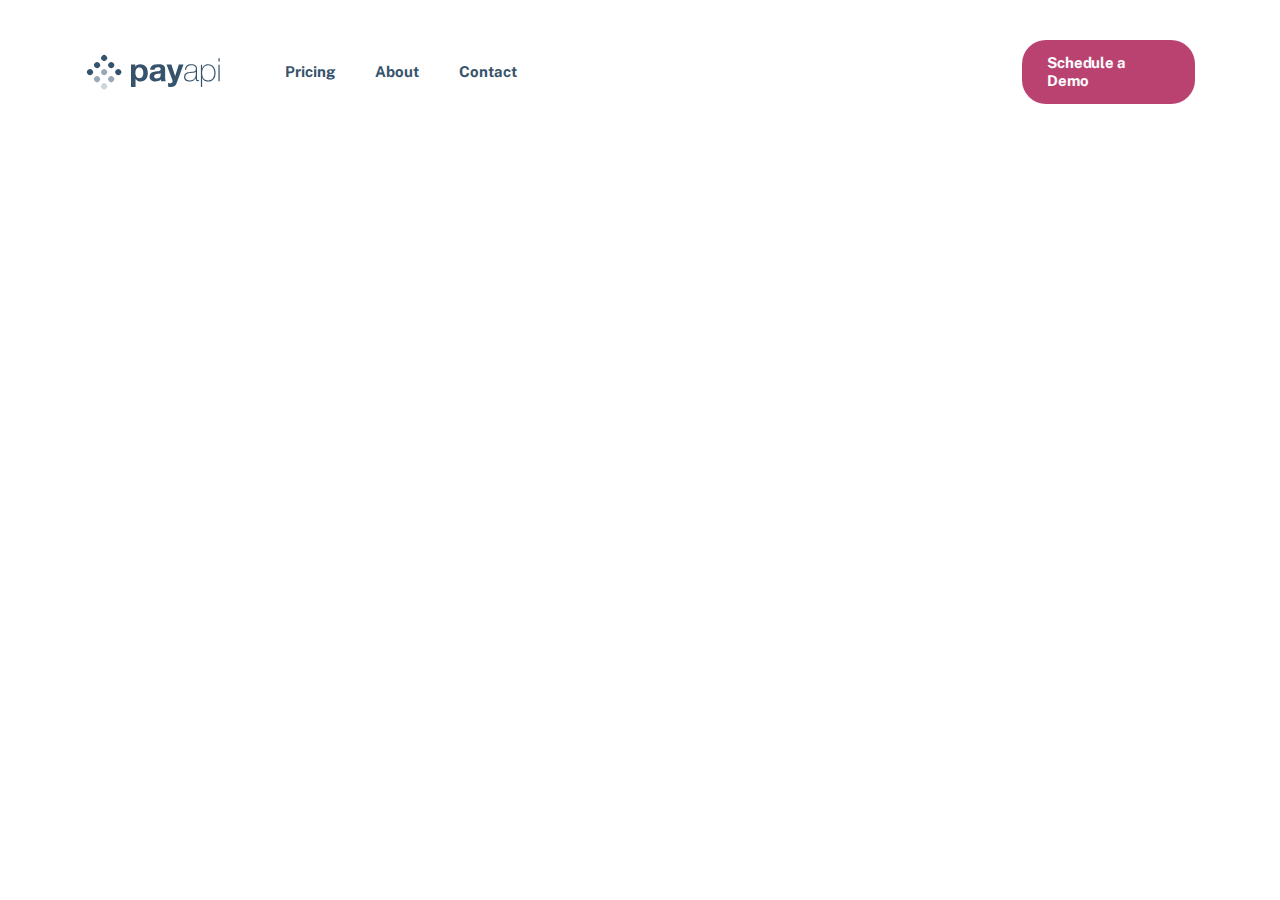
==== index.html @ 28f97b7f "add header" ====
<!DOCTYPE html>
<html lang="en">
<head>
    <meta charset="UTF-8">
    <meta http-equiv="X-UA-Compatible" content="IE=edge">
    <meta name="viewport" content="width=device-width, initial-scale=1.0">
    <link rel="stylesheet" href="./css/main.min.css">
    <title>Document</title>
</head>
<body>
    
    <header class="header ">
        
        <div class="container">
            
            <a class="logo__link" href="./index.html" >
                
                <img  class="logo__link__img" 
                src="./images/logo/logo.img.svg"
                srcset="./images/logo/logo.img.svg 1x, ./images/logo/logo.img@2x.svg 2x"
                alt="site logo photo"
                width="135"
                height="38">
                
            </a>

            <button class="hamburger">

                <img class="hamburger__open" src="./images/hamburger/open.svg"
                srcset="./images/hamburger/open.svg 1x, ./images/hamburger/open@2x.svg 2x" 
                 alt="hamburger menu icon"
                 width="28"
                 height="17" >

                <img class="hamburger__close" src="./images/hamburger/close.png"
                 srcset="./images/hamburger/close.png 1x , ./images/hamburger/close@2x.png 2x"
                 alt="hamburger menu close"
                 width="22"
                height="23" >

            </button>
            
            <nav class="nav">
                
                <ul class="nav__list">
                    
                    <li class="nav__item">
                        
                        <a class="nav__link" href="#" >Pricing</a>
                        
                    </li>
                    
                    <li class="nav__item">
                        
                        <a class="nav__link" href="#" >About</a>
                        
                    </li>
                    
                    <li class="nav__item">
                        
                        <a class="nav__link" href="#" >Contact</a>
                        
                    </li>

                </ul>
                
            </nav>

            <a  class="header__link button" href="./index.html">Schedule a Demo</a>
           
            
        </div>
        
        
        
        
    </header>
    
  <script src="./js/main.js"></script>

</body>
</html>
---- css/main.min.css ----
/*! normalize.css v8.0.1 | MIT License | github.com/necolas/normalize.css */html{line-height:1.15;-webkit-text-size-adjust:100%}body{margin:0}main{display:block}h1{font-size:2em;margin:0.67em 0}hr{-webkit-box-sizing:content-box;box-sizing:content-box;height:0;overflow:visible}pre{font-family:monospace, monospace;font-size:1em}a{background-color:transparent}abbr[title]{border-bottom:none;text-decoration:underline;-webkit-text-decoration:underline dotted;text-decoration:underline dotted}b,strong{font-weight:bolder}code,kbd,samp{font-family:monospace, monospace;font-size:1em}small{font-size:80%}sub,sup{font-size:75%;line-height:0;position:relative;vertical-align:baseline}sub{bottom:-0.25em}sup{top:-0.5em}img{border-style:none}button,input,optgroup,select,textarea{font-family:inherit;font-size:100%;line-height:1.15;margin:0}button,input{overflow:visible}button,select{text-transform:none}button,[type="button"],[type="reset"],[type="submit"]{-webkit-appearance:button}button::-moz-focus-inner,[type="button"]::-moz-focus-inner,[type="reset"]::-moz-focus-inner,[type="submit"]::-moz-focus-inner{border-style:none;padding:0}button:-moz-focusring,[type="button"]:-moz-focusring,[type="reset"]:-moz-focusring,[type="submit"]:-moz-focusring{outline:1px dotted ButtonText}fieldset{padding:0.35em 0.75em 0.625em}legend{-webkit-box-sizing:border-box;box-sizing:border-box;color:inherit;display:table;max-width:100%;padding:0;white-space:normal}progress{vertical-align:baseline}textarea{overflow:auto}[type="checkbox"],[type="radio"]{-webkit-box-sizing:border-box;box-sizing:border-box;padding:0}[type="number"]::-webkit-inner-spin-button,[type="number"]::-webkit-outer-spin-button{height:auto}[type="search"]{-webkit-appearance:textfield;outline-offset:-2px}[type="search"]::-webkit-search-decoration{-webkit-appearance:none}::-webkit-file-upload-button{-webkit-appearance:button;font:inherit}details{display:block}summary{display:list-item}template{display:none}[hidden]{display:none}@font-face{font-family:'Public Sans';font-style:normal;font-weight:400;src:url("../fonts/public-sans-v7-latin-regular.woff2") format("woff2"),url("../fonts/public-sans-v7-latin-regular.woff") format("woff")}@font-face{font-family:'Public Sans';font-style:normal;font-weight:700;src:url("../fonts/public-sans-v7-latin-700.woff2") format("woff2"),url("../fonts/public-sans-v7-latin-700.woff") format("woff")}@font-face{font-family:'DM Serif Display';font-style:normal;font-weight:400;src:url("../fonts/dm-serif-display-v5-latin-regular.woff2") format("woff2"),url("../fonts/dm-serif-display-v5-latin-regular.woff") format("woff")}html{height:100%;-webkit-box-sizing:border-box;box-sizing:border-box}*,*::before,*::after{-webkit-box-sizing:inherit;box-sizing:inherit;scroll-behavior:smooth}.visually-hidden{position:absolute;width:1px;height:1px;margin:-1px;bottom:0;padding:0;clip:rect(0 0 0 0);overflow:hidden}body{height:100%;display:-webkit-box;display:-ms-flexbox;display:flex;-webkit-box-orient:vertical;-webkit-box-direction:normal;-ms-flex-direction:column;flex-direction:column;font-family:"Public Sans","Arial","san-serif";font-size:16px;line-height:1.5;margin:0;padding:0}img{-o-object-fit:cover;object-fit:cover;vertical-align:middle}main{-webkit-box-flex:1;-ms-flex-positive:1;flex-grow:1}.button{width:173px;margin:0;padding:14px 25px;-webkit-box-align:center;-ms-flex-align:center;align-items:center;text-decoration:none;font-weight:bold;font-size:15px;line-height:18px;letter-spacing:-0.115385px;border-radius:24px;background-color:#BA4270;color:#FBFCFE}.button:hover{background-color:#DA6D97;-webkit-box-shadow:10px 10px 25px -10px rgba(54,83,107,0.25);box-shadow:10px 10px 25px -10px rgba(54,83,107,0.25)}.container{max-width:1150px;width:100%;margin:0 auto;padding:0 20px}.container-smal{max-width:1055px;width:100%;margin:0 auto;padding:0 20px}.header .container{display:-webkit-box;display:-ms-flexbox;display:flex;padding:40px 20px;-webkit-box-align:center;-ms-flex-align:center;align-items:center}.header .nav__list{margin-left:65px}.header .header__link{margin-left:auto}@media only screen and (max-width: 425px){.header .container{-webkit-box-align:center;-ms-flex-align:center;align-items:center;-webkit-box-pack:justify;-ms-flex-pack:justify;justify-content:space-between;position:relative;max-width:410px}.header .hamburger{display:block;position:absolute;right:20px;z-index:101}.header .nav{display:none}.header__link{display:none;width:252px;height:48px;position:absolute;text-align:center;top:300px;right:70px;z-index:101;-webkit-box-align:center;-ms-flex-align:center;align-items:center;background-color:#BA4270}.header--active .nav{display:block;z-index:100;top:0;right:0;bottom:0;left:0;width:100%;height:100%;position:fixed}.header--active .header__link{display:block}}.nav__list{margin:0;padding:0;display:-webkit-box;display:-ms-flexbox;display:flex;list-style-type:none}.nav__item{margin:0;padding:0}.nav__item+.nav__item{margin-left:40px}.nav__link{margin:0;padding:0;text-decoration:none;font-weight:bold;font-size:15px;line-height:18px;color:#36536B}.nav__link:hover{color:#1B262F}@media only screen and (max-width: 425px){.nav{display:none;height:600px;background-color:#1B262F;-webkit-box-shadow:10px 10px 25px -10px rgba(54,83,107,0.25);box-shadow:10px 10px 25px -10px rgba(54,83,107,0.25)}.header .nav__list{margin:0;padding-top:120px;-webkit-box-orient:vertical;-webkit-box-direction:normal;-ms-flex-direction:column;flex-direction:column;-webkit-box-align:center;-ms-flex-align:center;align-items:center}.nav__item+.nav__item{margin-left:0;margin-top:32px}.nav__item .nav__link{font-size:20px;line-height:23px;text-align:center;color:#FBFCFE}}.hamburger{display:none;margin-left:auto;border:none;background-color:transparent}@media only screen and (max-width: 425px){.hamburger__close{display:none}.header--active .hamburger__close{display:block}.header--active .hamburger__open{display:none}}
/*# sourceMappingURL=main.min.css.map */
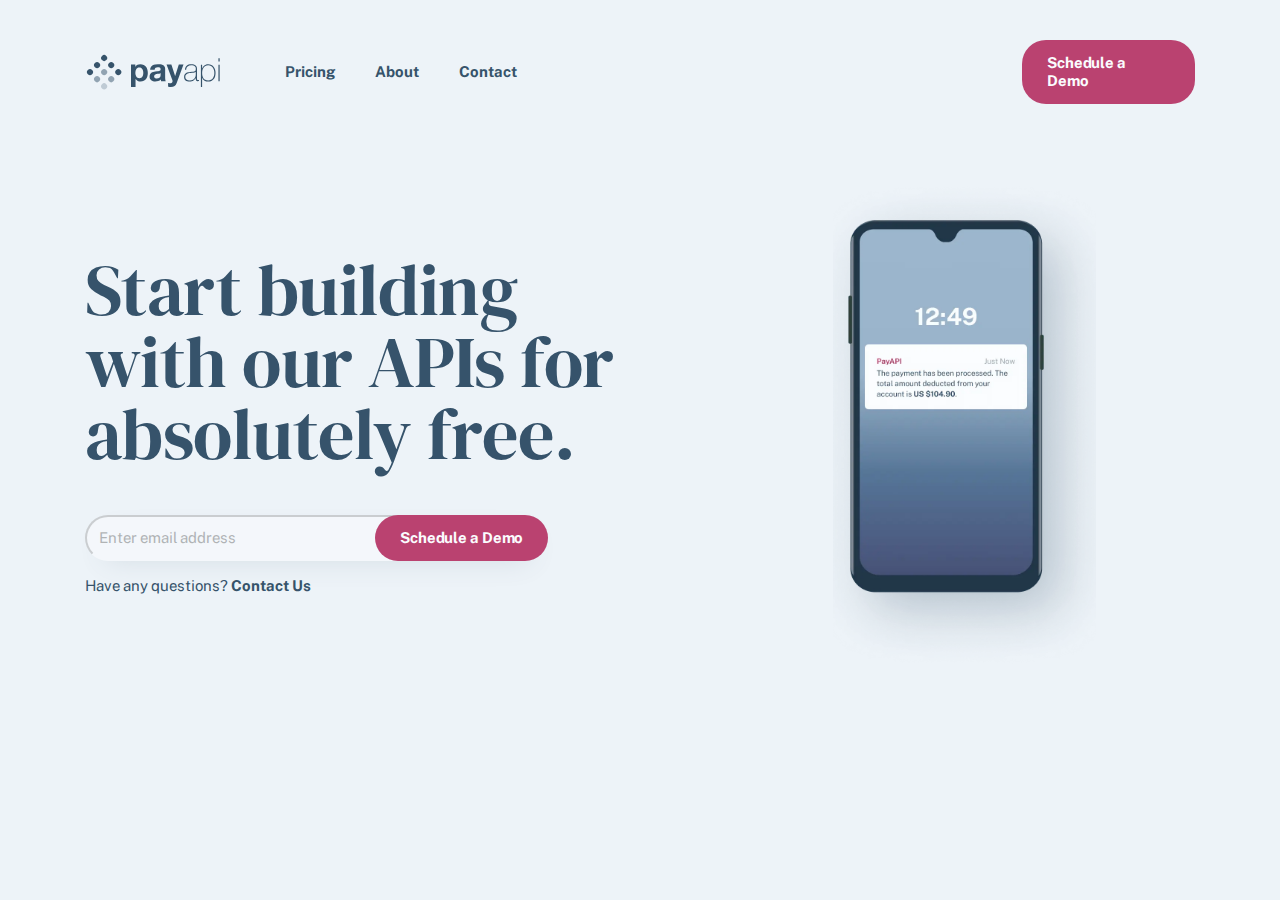
==== commit 4b1c1cb0: "add hero section" ====
--- a/index.html
+++ b/index.html
@@ -8,7 +8,7 @@
     <title>Document</title>
 </head>
 <body>
-    
+    <!-- HEADER  -->
     <header class="header ">
         
         <div class="container">
@@ -23,22 +23,25 @@
                 height="38">
                 
             </a>
-
+            <!-- HAMBURGER MUNYU -->
+            
             <button class="hamburger">
-
+                
                 <img class="hamburger__open" src="./images/hamburger/open.svg"
                 srcset="./images/hamburger/open.svg 1x, ./images/hamburger/open@2x.svg 2x" 
-                 alt="hamburger menu icon"
-                 width="28"
-                 height="17" >
-
+                alt="hamburger menu icon"
+                width="28"
+                height="17" >
+                
                 <img class="hamburger__close" src="./images/hamburger/close.png"
-                 srcset="./images/hamburger/close.png 1x , ./images/hamburger/close@2x.png 2x"
-                 alt="hamburger menu close"
-                 width="22"
+                srcset="./images/hamburger/close.png 1x , ./images/hamburger/close@2x.png 2x"
+                alt="hamburger menu close"
+                width="22"
                 height="23" >
-
+                
             </button>
+            
+            <!-- NAV BAR -->
             
             <nav class="nav">
                 
@@ -61,22 +64,94 @@
                         <a class="nav__link" href="#" >Contact</a>
                         
                     </li>
-
+                    
                 </ul>
                 
             </nav>
-
+            
+            <!-- LINK HEADER  -->
+            
             <a  class="header__link button" href="./index.html">Schedule a Demo</a>
-           
             
         </div>
+        
+    </header>
+    
+    <!-- MAIN  -->
+    
+    <main class="main">
+        
+        <!-- SECTION  -->
+        
+        <section class="hero">
+            
+            <div class="container">
+                
+                <div class="hero__box">
+                    
+                    <h1 class="hero__heading">
+                        
+                        Start building with our APIs for absolutely free.
+                        
+                    </h1>
+                    
+                    <form class="form" action="#">
+                        
+                        <input class="email" type="email" placeholder="Enter email address">
+                        
+                        <input class="button"  type="submit" value="Schedule a Demo">
+                        
+                    </form>
+                    
+                    <p class="hero__paragraph">
+                        Have any questions?
+                        
+                        <a  class="hero__contact" href="tel:998900341834">
+                            
+                            Contact Us
+                            
+                        </a>
+                        
+                    </p>
+                    
+                </div>
+                
+                <!-- IMAGES WEBP  -->
+
+                <picture class="hero__picture">
+                    
+                    <source type="image/webp" media="(max-width: 425px)" srcset="./images/hero/hero.img.mobile.webp 1x, ./images/hero/hero.img.mobile@2x.webp 2x">
+                    
+                    <source type="image/webp" media="(max-width: 768px)" srcset="./images/hero/hero.img.tablet.webp 1x, ./images/hero/hero.img.tablet@2x.webp 2x">
+                    
+                    <source type="image/webp" srcset="./images/hero/hero.img.webp 1x, ./images/hero/hero.img@2x.webp 2x">
+                    
+                    <source media="(max-width: 425px)" srcset="./images/hero/hero.img.mobile.png 1x, ./images/hero/hero.img.mobile@2x.png 2x">
+                    
+                    <source media="(max-width: 768px)" srcset="./images/hero/hero.img.tablet.png 1x, ./images/hero/hero.img.tablet@2x.png 2x">
+                    
+                    <img class="hero__img" 
+                    src="./images/hero/hero.img.png" 
+                    srcset="./images/hero/hero.img.png 1x, ./images/hero/hero.img@2x.png 2x"
+                    alt="The payment has been processed. The total amount deducted from your account is US $104.90."
+                    >
+                    
+                </picture>
+                
+                
+            </div>
+            
+        </section>
         
         
         
         
-    </header>
+        
+        
+        
+    </main>
     
-  <script src="./js/main.js"></script>
-
+    <script src="./js/main.js"></script>
+    
 </body>
 </html>--- a/css/main.min.css
+++ b/css/main.min.css
@@ -1,2 +1,2 @@
-/*! normalize.css v8.0.1 | MIT License | github.com/necolas/normalize.css */html{line-height:1.15;-webkit-text-size-adjust:100%}body{margin:0}main{display:block}h1{font-size:2em;margin:0.67em 0}hr{-webkit-box-sizing:content-box;box-sizing:content-box;height:0;overflow:visible}pre{font-family:monospace, monospace;font-size:1em}a{background-color:transparent}abbr[title]{border-bottom:none;text-decoration:underline;-webkit-text-decoration:underline dotted;text-decoration:underline dotted}b,strong{font-weight:bolder}code,kbd,samp{font-family:monospace, monospace;font-size:1em}small{font-size:80%}sub,sup{font-size:75%;line-height:0;position:relative;vertical-align:baseline}sub{bottom:-0.25em}sup{top:-0.5em}img{border-style:none}button,input,optgroup,select,textarea{font-family:inherit;font-size:100%;line-height:1.15;margin:0}button,input{overflow:visible}button,select{text-transform:none}button,[type="button"],[type="reset"],[type="submit"]{-webkit-appearance:button}button::-moz-focus-inner,[type="button"]::-moz-focus-inner,[type="reset"]::-moz-focus-inner,[type="submit"]::-moz-focus-inner{border-style:none;padding:0}button:-moz-focusring,[type="button"]:-moz-focusring,[type="reset"]:-moz-focusring,[type="submit"]:-moz-focusring{outline:1px dotted ButtonText}fieldset{padding:0.35em 0.75em 0.625em}legend{-webkit-box-sizing:border-box;box-sizing:border-box;color:inherit;display:table;max-width:100%;padding:0;white-space:normal}progress{vertical-align:baseline}textarea{overflow:auto}[type="checkbox"],[type="radio"]{-webkit-box-sizing:border-box;box-sizing:border-box;padding:0}[type="number"]::-webkit-inner-spin-button,[type="number"]::-webkit-outer-spin-button{height:auto}[type="search"]{-webkit-appearance:textfield;outline-offset:-2px}[type="search"]::-webkit-search-decoration{-webkit-appearance:none}::-webkit-file-upload-button{-webkit-appearance:button;font:inherit}details{display:block}summary{display:list-item}template{display:none}[hidden]{display:none}@font-face{font-family:'Public Sans';font-style:normal;font-weight:400;src:url("../fonts/public-sans-v7-latin-regular.woff2") format("woff2"),url("../fonts/public-sans-v7-latin-regular.woff") format("woff")}@font-face{font-family:'Public Sans';font-style:normal;font-weight:700;src:url("../fonts/public-sans-v7-latin-700.woff2") format("woff2"),url("../fonts/public-sans-v7-latin-700.woff") format("woff")}@font-face{font-family:'DM Serif Display';font-style:normal;font-weight:400;src:url("../fonts/dm-serif-display-v5-latin-regular.woff2") format("woff2"),url("../fonts/dm-serif-display-v5-latin-regular.woff") format("woff")}html{height:100%;-webkit-box-sizing:border-box;box-sizing:border-box}*,*::before,*::after{-webkit-box-sizing:inherit;box-sizing:inherit;scroll-behavior:smooth}.visually-hidden{position:absolute;width:1px;height:1px;margin:-1px;bottom:0;padding:0;clip:rect(0 0 0 0);overflow:hidden}body{height:100%;display:-webkit-box;display:-ms-flexbox;display:flex;-webkit-box-orient:vertical;-webkit-box-direction:normal;-ms-flex-direction:column;flex-direction:column;font-family:"Public Sans","Arial","san-serif";font-size:16px;line-height:1.5;margin:0;padding:0}img{-o-object-fit:cover;object-fit:cover;vertical-align:middle}main{-webkit-box-flex:1;-ms-flex-positive:1;flex-grow:1}.button{width:173px;margin:0;padding:14px 25px;-webkit-box-align:center;-ms-flex-align:center;align-items:center;text-decoration:none;font-weight:bold;font-size:15px;line-height:18px;letter-spacing:-0.115385px;border-radius:24px;background-color:#BA4270;color:#FBFCFE}.button:hover{background-color:#DA6D97;-webkit-box-shadow:10px 10px 25px -10px rgba(54,83,107,0.25);box-shadow:10px 10px 25px -10px rgba(54,83,107,0.25)}.container{max-width:1150px;width:100%;margin:0 auto;padding:0 20px}.container-smal{max-width:1055px;width:100%;margin:0 auto;padding:0 20px}.header .container{display:-webkit-box;display:-ms-flexbox;display:flex;padding:40px 20px;-webkit-box-align:center;-ms-flex-align:center;align-items:center}.header .nav__list{margin-left:65px}.header .header__link{margin-left:auto}@media only screen and (max-width: 425px){.header .container{-webkit-box-align:center;-ms-flex-align:center;align-items:center;-webkit-box-pack:justify;-ms-flex-pack:justify;justify-content:space-between;position:relative;max-width:410px}.header .hamburger{display:block;position:absolute;right:20px;z-index:101}.header .nav{display:none}.header__link{display:none;width:252px;height:48px;position:absolute;text-align:center;top:300px;right:70px;z-index:101;-webkit-box-align:center;-ms-flex-align:center;align-items:center;background-color:#BA4270}.header--active .nav{display:block;z-index:100;top:0;right:0;bottom:0;left:0;width:100%;height:100%;position:fixed}.header--active .header__link{display:block}}.nav__list{margin:0;padding:0;display:-webkit-box;display:-ms-flexbox;display:flex;list-style-type:none}.nav__item{margin:0;padding:0}.nav__item+.nav__item{margin-left:40px}.nav__link{margin:0;padding:0;text-decoration:none;font-weight:bold;font-size:15px;line-height:18px;color:#36536B}.nav__link:hover{color:#1B262F}@media only screen and (max-width: 425px){.nav{display:none;height:600px;background-color:#1B262F;-webkit-box-shadow:10px 10px 25px -10px rgba(54,83,107,0.25);box-shadow:10px 10px 25px -10px rgba(54,83,107,0.25)}.header .nav__list{margin:0;padding-top:120px;-webkit-box-orient:vertical;-webkit-box-direction:normal;-ms-flex-direction:column;flex-direction:column;-webkit-box-align:center;-ms-flex-align:center;align-items:center}.nav__item+.nav__item{margin-left:0;margin-top:32px}.nav__item .nav__link{font-size:20px;line-height:23px;text-align:center;color:#FBFCFE}}.hamburger{display:none;margin-left:auto;border:none;background-color:transparent}@media only screen and (max-width: 425px){.hamburger__close{display:none}.header--active .hamburger__close{display:block}.header--active .hamburger__open{display:none}}
+/*! normalize.css v8.0.1 | MIT License | github.com/necolas/normalize.css */html{line-height:1.15;-webkit-text-size-adjust:100%}body{margin:0}main{display:block}h1{font-size:2em;margin:0.67em 0}hr{-webkit-box-sizing:content-box;box-sizing:content-box;height:0;overflow:visible}pre{font-family:monospace, monospace;font-size:1em}a{background-color:transparent}abbr[title]{border-bottom:none;text-decoration:underline;-webkit-text-decoration:underline dotted;text-decoration:underline dotted}b,strong{font-weight:bolder}code,kbd,samp{font-family:monospace, monospace;font-size:1em}small{font-size:80%}sub,sup{font-size:75%;line-height:0;position:relative;vertical-align:baseline}sub{bottom:-0.25em}sup{top:-0.5em}img{border-style:none}button,input,optgroup,select,textarea{font-family:inherit;font-size:100%;line-height:1.15;margin:0}button,input{overflow:visible}button,select{text-transform:none}button,[type="button"],[type="reset"],[type="submit"]{-webkit-appearance:button}button::-moz-focus-inner,[type="button"]::-moz-focus-inner,[type="reset"]::-moz-focus-inner,[type="submit"]::-moz-focus-inner{border-style:none;padding:0}button:-moz-focusring,[type="button"]:-moz-focusring,[type="reset"]:-moz-focusring,[type="submit"]:-moz-focusring{outline:1px dotted ButtonText}fieldset{padding:0.35em 0.75em 0.625em}legend{-webkit-box-sizing:border-box;box-sizing:border-box;color:inherit;display:table;max-width:100%;padding:0;white-space:normal}progress{vertical-align:baseline}textarea{overflow:auto}[type="checkbox"],[type="radio"]{-webkit-box-sizing:border-box;box-sizing:border-box;padding:0}[type="number"]::-webkit-inner-spin-button,[type="number"]::-webkit-outer-spin-button{height:auto}[type="search"]{-webkit-appearance:textfield;outline-offset:-2px}[type="search"]::-webkit-search-decoration{-webkit-appearance:none}::-webkit-file-upload-button{-webkit-appearance:button;font:inherit}details{display:block}summary{display:list-item}template{display:none}[hidden]{display:none}@font-face{font-family:'Public Sans';font-style:normal;font-weight:400;src:url("../fonts/public-sans-v7-latin-regular.woff2") format("woff2"),url("../fonts/public-sans-v7-latin-regular.woff") format("woff")}@font-face{font-family:'Public Sans';font-style:normal;font-weight:700;src:url("../fonts/public-sans-v7-latin-700.woff2") format("woff2"),url("../fonts/public-sans-v7-latin-700.woff") format("woff")}@font-face{font-family:'DM Serif Display';font-style:normal;font-weight:400;src:url("../fonts/dm-serif-display-v5-latin-regular.woff2") format("woff2"),url("../fonts/dm-serif-display-v5-latin-regular.woff") format("woff")}html{height:100%;-webkit-box-sizing:border-box;box-sizing:border-box}*,*::before,*::after{-webkit-box-sizing:inherit;box-sizing:inherit;scroll-behavior:smooth}.visually-hidden{position:absolute;width:1px;height:1px;margin:-1px;bottom:0;padding:0;clip:rect(0 0 0 0);overflow:hidden}body{height:100%;display:-webkit-box;display:-ms-flexbox;display:flex;-webkit-box-orient:vertical;-webkit-box-direction:normal;-ms-flex-direction:column;flex-direction:column;font-family:"Public Sans","Arial","san-serif";font-size:16px;line-height:1.5;margin:0;padding:0;background-color:#EDF3F8}img{-o-object-fit:cover;object-fit:cover;vertical-align:middle}main{-webkit-box-flex:1;-ms-flex-positive:1;flex-grow:1}.button{width:173px;margin:0;padding:14px 25px;-webkit-box-align:center;-ms-flex-align:center;align-items:center;text-decoration:none;font-weight:bold;font-size:15px;line-height:18px;letter-spacing:-0.115385px;border-radius:24px;background-color:#BA4270;color:#FBFCFE}.button:hover{background-color:#DA6D97;-webkit-box-shadow:10px 10px 25px -10px rgba(54,83,107,0.25);box-shadow:10px 10px 25px -10px rgba(54,83,107,0.25)}body{background-image:url("../../images/hero/bgr.hero.png");background-size:780px;background-repeat:no-repeat;background-position:675px -260px}@media only screen and (max-width: 760px){body{background-position:-45px -445px}}@media only screen and (max-width: 400px){body{background-position:-235px -460px}}.container{max-width:1150px;width:100%;margin:0 auto;padding:0 20px}.container-smal{max-width:1055px;width:100%;margin:0 auto;padding:0 20px}.header .container{display:-webkit-box;display:-ms-flexbox;display:flex;padding:40px 20px;padding-bottom:0;-webkit-box-align:center;-ms-flex-align:center;align-items:center}.header .nav__list{margin-left:65px}.header .header__link{margin-left:auto}@media only screen and (max-width: 670px){.header .container{-webkit-box-align:center;-ms-flex-align:center;align-items:center;-webkit-box-pack:justify;-ms-flex-pack:justify;justify-content:space-between;position:relative;max-width:410px}.header .hamburger{display:block;position:absolute;right:20px;z-index:101}.header .nav{display:none}.header__link{display:none;width:252px;height:48px;position:absolute;text-align:center;top:300px;right:40px;z-index:101;-webkit-box-align:center;-ms-flex-align:center;align-items:center;background-color:#BA4270}.header--active .nav{display:block;z-index:100;top:0;right:0;bottom:0;left:0;width:100%;height:100%;position:fixed}.header--active .header__link{position:fixed;display:block;left:40px}}.nav__list{margin:0;padding:0;display:-webkit-box;display:-ms-flexbox;display:flex;list-style-type:none}.nav__item{margin:0;padding:0}.nav__item+.nav__item{margin-left:40px}.nav__link{margin:0;padding:0;text-decoration:none;font-weight:bold;font-size:15px;line-height:18px;color:#36536B}.nav__link:hover{color:#1B262F}@media only screen and (max-width: 680px){.nav{display:none;height:600px;background-color:#1B262F;-webkit-box-shadow:10px 10px 25px -10px rgba(54,83,107,0.25);box-shadow:10px 10px 25px -10px rgba(54,83,107,0.25)}.header .nav__list{margin:0;padding-top:120px;-webkit-box-orient:vertical;-webkit-box-direction:normal;-ms-flex-direction:column;flex-direction:column;-webkit-box-align:center;-ms-flex-align:center;align-items:center}.nav__item+.nav__item{margin-left:0;margin-top:32px}.nav__item .nav__link{font-size:20px;line-height:23px;text-align:center;color:#FBFCFE}}.hamburger{display:none;margin-left:auto;border:none;background-color:transparent}@media only screen and (max-width: 680px){.hamburger__close{display:none}.header--active .hamburger__close{display:block;position:fixed;right:35px}.header--active .hamburger__open{display:none}}.hero .container{display:-webkit-box;display:-ms-flexbox;display:flex}.hero__box{max-width:548px;width:100%;margin:0;margin-top:150px;padding:0}.hero__heading{max-width:546px;width:100%;margin:0;margin-bottom:45px;padding:0;font-family:DM Serif Display;font-style:normal;font-weight:normal;font-size:72px;line-height:72px;letter-spacing:-0.553846px;color:#36536B}.form{position:relative;margin-bottom:16px}.email{max-width:445px;width:100%;margin:0;padding:12px;font-size:15px;line-height:18px;mix-blend-mode:normal;opacity:0.5;border-color:#FBFCFE;background-color:#FBFCFE;color:#36536B;-webkit-box-shadow:10px 10px 25px -10px rgba(54,83,107,0.25);box-shadow:10px 10px 25px -10px rgba(54,83,107,0.25);border-radius:24px;cursor:pointer}.form .button{border:none;position:absolute;right:85px;cursor:pointer}.hero__paragraph{margin:0;padding:0;font-size:15px;line-height:18px;color:#36536B}.hero__contact{text-decoration:none;font-weight:bold;font-size:15px;line-height:18px;color:#36536B;mix-blend-mode:normal}.hero__img{max-width:263px;width:100%;max-height:500px;height:100%;margin:0;margin-left:200px;margin-top:75px;padding:0}@media only screen and (max-width: 768px){.hero .container{position:relative;-webkit-box-orient:vertical;-webkit-box-direction:normal;-ms-flex-direction:column;flex-direction:column}.hero__img{position:absolute;top:30px;right:30%;margin:0;padding:0}.hero__box{max-width:573px;width:100%;margin:0 auto;margin-bottom:100px;padding-top:500px}.hero__heading{max-width:573px;width:100%;margin:0;margin-bottom:22px;font-size:48px;line-height:56px}.hero__paragraph{margin-left:100px}}@media only screen and (max-width: 665px){.hero__img{position:absolute;top:30px;right:10px;margin:0;padding:0}.hero__box{display:-webkit-box;display:-ms-flexbox;display:flex;-webkit-box-orient:vertical;-webkit-box-direction:normal;-ms-flex-direction:column;flex-direction:column;-webkit-box-align:center;-ms-flex-align:center;align-items:center}.hero__heading{max-width:327px;width:100%;font-size:32px;line-height:36px;text-align:center}.email{width:327px;margin-bottom:16px}.form .button{width:327px;height:48px;position:static;margin-bottom:24px}.hero__paragraph{margin-left:0}}
 /*# sourceMappingURL=main.min.css.map */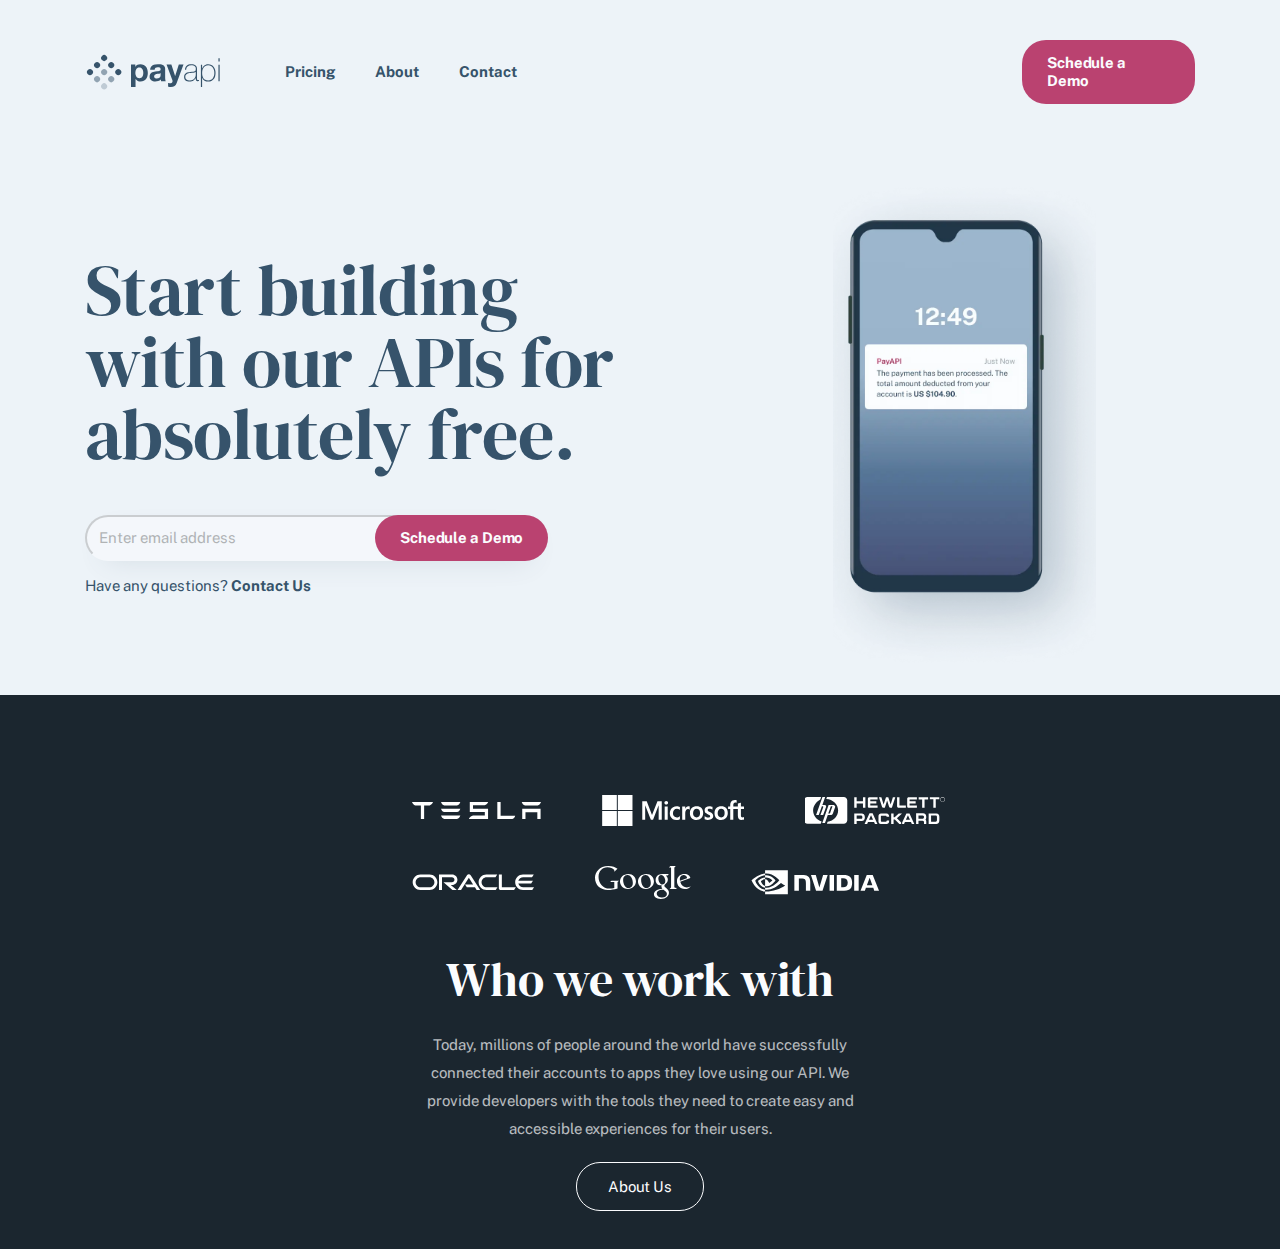
==== commit 7646418c: "add partners section" ====
--- a/index.html
+++ b/index.html
@@ -142,6 +142,107 @@
             </div>
             
         </section>
+
+        <!-- PARTNERS SECTION  -->
+
+        <section class="partners">
+
+            <div class="container">
+ 
+                <div class="partners__inner">
+
+                    <div class="partners__info">
+
+                        <h2 class="partners__heading">
+
+                            Who we work with
+
+                        </h2>
+
+                        <p class="partners__paragraph">Today, millions of people around the world have successfully connected their accounts to apps they love using our API. We provide developers with the tools they need to create easy and accessible experiences for their users. </p>
+    
+                        <a  class="partners__link" href="./index.html">
+                            About Us
+                        </a>
+
+                    </div>
+
+                    <div class="partners__logo">
+ 
+                        <div class="partners__logo__box">
+
+                            <img class="partners__logo__img" 
+                        src="./images/partners/tesla.svg"
+                        srcset="./images/partners/tesla.svg 1x, ./images/partners/tesla@2x.svg 2x"
+                         alt="company tesla logo"
+                         width="130"
+                         height="17"
+                         >
+
+                        
+                         <img class="partners__logo__img" 
+                        src="./images/partners/microsoft.svg"
+                        srcset="./images/partners/microsoft.svg 1x, ./images/partners/microsoft@2x.svg 2x"
+                         alt="company tesla logo"
+                         width="145"
+                         height="31"
+                         >
+
+                      
+                         <img class="partners__logo__img" 
+                        src="./images/partners/hp.svg"
+                        srcset="./images/partners/hp.svg 1x, ./images/partners/hp@2x.svg 2x"
+                         alt="company tesla logo"
+                         width="140"
+                         height="27"
+                         >
+
+                        </div>
+ 
+                        <div class="partners__logo__box">
+
+                            
+                         <img class="partners__logo__img" 
+                         src="./images/partners/oracle.svg"
+                         srcset="./images/partners/oracle.svg 1x, ./images/partners/oracle@2x.svg 2x"
+                          alt="company tesla logo"
+                          width="131"
+                          height="17"
+                          >
+ 
+                          <img class="partners__logo__img" 
+                          src="./images/partners/google.svg"
+                          srcset="./images/partners/google.svg 1x, ./images/partners/google@2x.svg 2x"
+                           alt="company tesla logo"
+                           width="96"
+                           height="33"
+                           >
+  
+                           <img class="partners__logo__img" 
+                           src="./images/partners/nvidia.svg"
+                           srcset="./images/partners/nvidia.svg 1x, ./images/partners/nvidia@2x.svg 2x"
+                            alt="company tesla logo"
+                            width="137"
+                            height="26"
+                            >
+   
+
+                        </div>
+                           
+
+                    </div>
+
+
+
+
+                </div>
+               
+
+            </div>
+
+
+
+        </section>
         
         
         
--- a/css/main.min.css
+++ b/css/main.min.css
@@ -1,2 +1,2 @@
-/*! normalize.css v8.0.1 | MIT License | github.com/necolas/normalize.css */html{line-height:1.15;-webkit-text-size-adjust:100%}body{margin:0}main{display:block}h1{font-size:2em;margin:0.67em 0}hr{-webkit-box-sizing:content-box;box-sizing:content-box;height:0;overflow:visible}pre{font-family:monospace, monospace;font-size:1em}a{background-color:transparent}abbr[title]{border-bottom:none;text-decoration:underline;-webkit-text-decoration:underline dotted;text-decoration:underline dotted}b,strong{font-weight:bolder}code,kbd,samp{font-family:monospace, monospace;font-size:1em}small{font-size:80%}sub,sup{font-size:75%;line-height:0;position:relative;vertical-align:baseline}sub{bottom:-0.25em}sup{top:-0.5em}img{border-style:none}button,input,optgroup,select,textarea{font-family:inherit;font-size:100%;line-height:1.15;margin:0}button,input{overflow:visible}button,select{text-transform:none}button,[type="button"],[type="reset"],[type="submit"]{-webkit-appearance:button}button::-moz-focus-inner,[type="button"]::-moz-focus-inner,[type="reset"]::-moz-focus-inner,[type="submit"]::-moz-focus-inner{border-style:none;padding:0}button:-moz-focusring,[type="button"]:-moz-focusring,[type="reset"]:-moz-focusring,[type="submit"]:-moz-focusring{outline:1px dotted ButtonText}fieldset{padding:0.35em 0.75em 0.625em}legend{-webkit-box-sizing:border-box;box-sizing:border-box;color:inherit;display:table;max-width:100%;padding:0;white-space:normal}progress{vertical-align:baseline}textarea{overflow:auto}[type="checkbox"],[type="radio"]{-webkit-box-sizing:border-box;box-sizing:border-box;padding:0}[type="number"]::-webkit-inner-spin-button,[type="number"]::-webkit-outer-spin-button{height:auto}[type="search"]{-webkit-appearance:textfield;outline-offset:-2px}[type="search"]::-webkit-search-decoration{-webkit-appearance:none}::-webkit-file-upload-button{-webkit-appearance:button;font:inherit}details{display:block}summary{display:list-item}template{display:none}[hidden]{display:none}@font-face{font-family:'Public Sans';font-style:normal;font-weight:400;src:url("../fonts/public-sans-v7-latin-regular.woff2") format("woff2"),url("../fonts/public-sans-v7-latin-regular.woff") format("woff")}@font-face{font-family:'Public Sans';font-style:normal;font-weight:700;src:url("../fonts/public-sans-v7-latin-700.woff2") format("woff2"),url("../fonts/public-sans-v7-latin-700.woff") format("woff")}@font-face{font-family:'DM Serif Display';font-style:normal;font-weight:400;src:url("../fonts/dm-serif-display-v5-latin-regular.woff2") format("woff2"),url("../fonts/dm-serif-display-v5-latin-regular.woff") format("woff")}html{height:100%;-webkit-box-sizing:border-box;box-sizing:border-box}*,*::before,*::after{-webkit-box-sizing:inherit;box-sizing:inherit;scroll-behavior:smooth}.visually-hidden{position:absolute;width:1px;height:1px;margin:-1px;bottom:0;padding:0;clip:rect(0 0 0 0);overflow:hidden}body{height:100%;display:-webkit-box;display:-ms-flexbox;display:flex;-webkit-box-orient:vertical;-webkit-box-direction:normal;-ms-flex-direction:column;flex-direction:column;font-family:"Public Sans","Arial","san-serif";font-size:16px;line-height:1.5;margin:0;padding:0;background-color:#EDF3F8}img{-o-object-fit:cover;object-fit:cover;vertical-align:middle}main{-webkit-box-flex:1;-ms-flex-positive:1;flex-grow:1}.button{width:173px;margin:0;padding:14px 25px;-webkit-box-align:center;-ms-flex-align:center;align-items:center;text-decoration:none;font-weight:bold;font-size:15px;line-height:18px;letter-spacing:-0.115385px;border-radius:24px;background-color:#BA4270;color:#FBFCFE}.button:hover{background-color:#DA6D97;-webkit-box-shadow:10px 10px 25px -10px rgba(54,83,107,0.25);box-shadow:10px 10px 25px -10px rgba(54,83,107,0.25)}body{background-image:url("../../images/hero/bgr.hero.png");background-size:780px;background-repeat:no-repeat;background-position:675px -260px}@media only screen and (max-width: 760px){body{background-position:-45px -445px}}@media only screen and (max-width: 400px){body{background-position:-235px -460px}}.container{max-width:1150px;width:100%;margin:0 auto;padding:0 20px}.container-smal{max-width:1055px;width:100%;margin:0 auto;padding:0 20px}.header .container{display:-webkit-box;display:-ms-flexbox;display:flex;padding:40px 20px;padding-bottom:0;-webkit-box-align:center;-ms-flex-align:center;align-items:center}.header .nav__list{margin-left:65px}.header .header__link{margin-left:auto}@media only screen and (max-width: 670px){.header .container{-webkit-box-align:center;-ms-flex-align:center;align-items:center;-webkit-box-pack:justify;-ms-flex-pack:justify;justify-content:space-between;position:relative;max-width:410px}.header .hamburger{display:block;position:absolute;right:20px;z-index:101}.header .nav{display:none}.header__link{display:none;width:252px;height:48px;position:absolute;text-align:center;top:300px;right:40px;z-index:101;-webkit-box-align:center;-ms-flex-align:center;align-items:center;background-color:#BA4270}.header--active .nav{display:block;z-index:100;top:0;right:0;bottom:0;left:0;width:100%;height:100%;position:fixed}.header--active .header__link{position:fixed;display:block;left:40px}}.nav__list{margin:0;padding:0;display:-webkit-box;display:-ms-flexbox;display:flex;list-style-type:none}.nav__item{margin:0;padding:0}.nav__item+.nav__item{margin-left:40px}.nav__link{margin:0;padding:0;text-decoration:none;font-weight:bold;font-size:15px;line-height:18px;color:#36536B}.nav__link:hover{color:#1B262F}@media only screen and (max-width: 680px){.nav{display:none;height:600px;background-color:#1B262F;-webkit-box-shadow:10px 10px 25px -10px rgba(54,83,107,0.25);box-shadow:10px 10px 25px -10px rgba(54,83,107,0.25)}.header .nav__list{margin:0;padding-top:120px;-webkit-box-orient:vertical;-webkit-box-direction:normal;-ms-flex-direction:column;flex-direction:column;-webkit-box-align:center;-ms-flex-align:center;align-items:center}.nav__item+.nav__item{margin-left:0;margin-top:32px}.nav__item .nav__link{font-size:20px;line-height:23px;text-align:center;color:#FBFCFE}}.hamburger{display:none;margin-left:auto;border:none;background-color:transparent}@media only screen and (max-width: 680px){.hamburger__close{display:none}.header--active .hamburger__close{display:block;position:fixed;right:35px}.header--active .hamburger__open{display:none}}.hero .container{display:-webkit-box;display:-ms-flexbox;display:flex}.hero__box{max-width:548px;width:100%;margin:0;margin-top:150px;padding:0}.hero__heading{max-width:546px;width:100%;margin:0;margin-bottom:45px;padding:0;font-family:DM Serif Display;font-style:normal;font-weight:normal;font-size:72px;line-height:72px;letter-spacing:-0.553846px;color:#36536B}.form{position:relative;margin-bottom:16px}.email{max-width:445px;width:100%;margin:0;padding:12px;font-size:15px;line-height:18px;mix-blend-mode:normal;opacity:0.5;border-color:#FBFCFE;background-color:#FBFCFE;color:#36536B;-webkit-box-shadow:10px 10px 25px -10px rgba(54,83,107,0.25);box-shadow:10px 10px 25px -10px rgba(54,83,107,0.25);border-radius:24px;cursor:pointer}.form .button{border:none;position:absolute;right:85px;cursor:pointer}.hero__paragraph{margin:0;padding:0;font-size:15px;line-height:18px;color:#36536B}.hero__contact{text-decoration:none;font-weight:bold;font-size:15px;line-height:18px;color:#36536B;mix-blend-mode:normal}.hero__img{max-width:263px;width:100%;max-height:500px;height:100%;margin:0;margin-left:200px;margin-top:75px;padding:0}@media only screen and (max-width: 768px){.hero .container{position:relative;-webkit-box-orient:vertical;-webkit-box-direction:normal;-ms-flex-direction:column;flex-direction:column}.hero__img{position:absolute;top:30px;right:30%;margin:0;padding:0}.hero__box{max-width:573px;width:100%;margin:0 auto;margin-bottom:100px;padding-top:500px}.hero__heading{max-width:573px;width:100%;margin:0;margin-bottom:22px;font-size:48px;line-height:56px}.hero__paragraph{margin-left:100px}}@media only screen and (max-width: 665px){.hero__img{position:absolute;top:30px;right:10px;margin:0;padding:0}.hero__box{display:-webkit-box;display:-ms-flexbox;display:flex;-webkit-box-orient:vertical;-webkit-box-direction:normal;-ms-flex-direction:column;flex-direction:column;-webkit-box-align:center;-ms-flex-align:center;align-items:center}.hero__heading{max-width:327px;width:100%;font-size:32px;line-height:36px;text-align:center}.email{width:327px;margin-bottom:16px}.form .button{width:327px;height:48px;position:static;margin-bottom:24px}.hero__paragraph{margin-left:0}}
+/*! normalize.css v8.0.1 | MIT License | github.com/necolas/normalize.css */html{line-height:1.15;-webkit-text-size-adjust:100%}body{margin:0}main{display:block}h1{font-size:2em;margin:0.67em 0}hr{-webkit-box-sizing:content-box;box-sizing:content-box;height:0;overflow:visible}pre{font-family:monospace, monospace;font-size:1em}a{background-color:transparent}abbr[title]{border-bottom:none;text-decoration:underline;-webkit-text-decoration:underline dotted;text-decoration:underline dotted}b,strong{font-weight:bolder}code,kbd,samp{font-family:monospace, monospace;font-size:1em}small{font-size:80%}sub,sup{font-size:75%;line-height:0;position:relative;vertical-align:baseline}sub{bottom:-0.25em}sup{top:-0.5em}img{border-style:none}button,input,optgroup,select,textarea{font-family:inherit;font-size:100%;line-height:1.15;margin:0}button,input{overflow:visible}button,select{text-transform:none}button,[type="button"],[type="reset"],[type="submit"]{-webkit-appearance:button}button::-moz-focus-inner,[type="button"]::-moz-focus-inner,[type="reset"]::-moz-focus-inner,[type="submit"]::-moz-focus-inner{border-style:none;padding:0}button:-moz-focusring,[type="button"]:-moz-focusring,[type="reset"]:-moz-focusring,[type="submit"]:-moz-focusring{outline:1px dotted ButtonText}fieldset{padding:0.35em 0.75em 0.625em}legend{-webkit-box-sizing:border-box;box-sizing:border-box;color:inherit;display:table;max-width:100%;padding:0;white-space:normal}progress{vertical-align:baseline}textarea{overflow:auto}[type="checkbox"],[type="radio"]{-webkit-box-sizing:border-box;box-sizing:border-box;padding:0}[type="number"]::-webkit-inner-spin-button,[type="number"]::-webkit-outer-spin-button{height:auto}[type="search"]{-webkit-appearance:textfield;outline-offset:-2px}[type="search"]::-webkit-search-decoration{-webkit-appearance:none}::-webkit-file-upload-button{-webkit-appearance:button;font:inherit}details{display:block}summary{display:list-item}template{display:none}[hidden]{display:none}@font-face{font-family:'Public Sans';font-style:normal;font-weight:400;src:url("../fonts/public-sans-v7-latin-regular.woff2") format("woff2"),url("../fonts/public-sans-v7-latin-regular.woff") format("woff")}@font-face{font-family:'Public Sans';font-style:normal;font-weight:700;src:url("../fonts/public-sans-v7-latin-700.woff2") format("woff2"),url("../fonts/public-sans-v7-latin-700.woff") format("woff")}@font-face{font-family:'DM Serif Display';font-style:normal;font-weight:400;src:url("../fonts/dm-serif-display-v5-latin-regular.woff2") format("woff2"),url("../fonts/dm-serif-display-v5-latin-regular.woff") format("woff")}html{height:100%;-webkit-box-sizing:border-box;box-sizing:border-box}*,*::before,*::after{-webkit-box-sizing:inherit;box-sizing:inherit;scroll-behavior:smooth}.visually-hidden{position:absolute;width:1px;height:1px;margin:-1px;bottom:0;padding:0;clip:rect(0 0 0 0);overflow:hidden}body{height:100%;display:-webkit-box;display:-ms-flexbox;display:flex;-webkit-box-orient:vertical;-webkit-box-direction:normal;-ms-flex-direction:column;flex-direction:column;font-family:"Public Sans","Arial","san-serif";font-size:16px;line-height:1.5;margin:0;padding:0;background-color:#EDF3F8}img{-o-object-fit:cover;object-fit:cover;vertical-align:middle}main{-webkit-box-flex:1;-ms-flex-positive:1;flex-grow:1}.button{width:173px;margin:0;padding:14px 25px;-webkit-box-align:center;-ms-flex-align:center;align-items:center;text-decoration:none;font-weight:bold;font-size:15px;line-height:18px;letter-spacing:-0.115385px;border-radius:24px;background-color:#BA4270;color:#FBFCFE}.button:hover{background-color:#DA6D97;-webkit-box-shadow:10px 10px 25px -10px rgba(54,83,107,0.25);box-shadow:10px 10px 25px -10px rgba(54,83,107,0.25)}body{background-image:url("../../images/hero/bgr.hero.png");background-size:780px;background-repeat:no-repeat;background-position:675px -260px}@media only screen and (max-width: 760px){body{background-position:-45px -445px}}@media only screen and (max-width: 400px){body{background-position:-235px -460px}}.container{max-width:1150px;width:100%;margin:0 auto;padding:0 20px}.container-smal{max-width:1055px;width:100%;margin:0 auto;padding:0 20px}.header .container{display:-webkit-box;display:-ms-flexbox;display:flex;padding:40px 20px;padding-bottom:0;-webkit-box-align:center;-ms-flex-align:center;align-items:center}.header .nav__list{margin-left:65px}.header .header__link{margin-left:auto}@media only screen and (max-width: 670px){.header .container{-webkit-box-align:center;-ms-flex-align:center;align-items:center;-webkit-box-pack:justify;-ms-flex-pack:justify;justify-content:space-between;position:relative;max-width:410px}.header .hamburger{display:block;position:absolute;right:20px;z-index:101}.header .nav{display:none}.header__link{display:none;width:252px;height:48px;position:absolute;text-align:center;top:300px;right:40px;z-index:101;-webkit-box-align:center;-ms-flex-align:center;align-items:center;background-color:#BA4270}.header--active .nav{display:block;z-index:100;top:0;right:0;bottom:0;left:0;width:100%;height:100%;position:fixed}.header--active .header__link{position:fixed;display:block;left:40px}}.nav__list{margin:0;padding:0;display:-webkit-box;display:-ms-flexbox;display:flex;list-style-type:none}.nav__item{margin:0;padding:0}.nav__item+.nav__item{margin-left:40px}.nav__link{margin:0;padding:0;text-decoration:none;font-weight:bold;font-size:15px;line-height:18px;color:#36536B}.nav__link:hover{color:#1B262F}@media only screen and (max-width: 680px){.nav{display:none;height:600px;background-color:#1B262F;-webkit-box-shadow:10px 10px 25px -10px rgba(54,83,107,0.25);box-shadow:10px 10px 25px -10px rgba(54,83,107,0.25)}.header .nav__list{margin:0;padding-top:120px;-webkit-box-orient:vertical;-webkit-box-direction:normal;-ms-flex-direction:column;flex-direction:column;-webkit-box-align:center;-ms-flex-align:center;align-items:center}.nav__item+.nav__item{margin-left:0;margin-top:32px}.nav__item .nav__link{font-size:20px;line-height:23px;text-align:center;color:#FBFCFE}}.hamburger{display:none;margin-left:auto;border:none;background-color:transparent}@media only screen and (max-width: 680px){.hamburger__close{display:none}.header--active .hamburger__close{display:block;position:fixed;right:35px}.header--active .hamburger__open{display:none}}.hero .container{display:-webkit-box;display:-ms-flexbox;display:flex;margin-bottom:100px}.hero__box{max-width:548px;width:100%;margin:0;margin-top:150px;padding:0}.hero__heading{max-width:546px;width:100%;margin:0;margin-bottom:45px;padding:0;font-family:DM Serif Display;font-style:normal;font-weight:normal;font-size:72px;line-height:72px;letter-spacing:-0.553846px;color:#36536B}.form{position:relative;margin-bottom:16px}.email{max-width:445px;width:100%;margin:0;padding:12px;font-size:15px;line-height:18px;mix-blend-mode:normal;opacity:0.5;border-color:#FBFCFE;background-color:#FBFCFE;color:#36536B;-webkit-box-shadow:10px 10px 25px -10px rgba(54,83,107,0.25);box-shadow:10px 10px 25px -10px rgba(54,83,107,0.25);border-radius:24px;cursor:pointer}.form .button{border:none;position:absolute;right:85px;cursor:pointer}.hero__paragraph{margin:0;padding:0;font-size:15px;line-height:18px;color:#36536B}.hero__contact{text-decoration:none;font-weight:bold;font-size:15px;line-height:18px;color:#36536B;mix-blend-mode:normal}.hero__img{max-width:263px;width:100%;max-height:500px;height:100%;margin:0;margin-left:200px;margin-top:75px;padding:0}@media only screen and (max-width: 768px){.hero .container{position:relative;-webkit-box-orient:vertical;-webkit-box-direction:normal;-ms-flex-direction:column;flex-direction:column}.hero__img{position:absolute;top:30px;right:30%;margin:0;padding:0}.hero__box{max-width:573px;width:100%;margin:0 auto;margin-bottom:100px;padding-top:500px}.hero__heading{max-width:573px;width:100%;margin:0;margin-bottom:22px;font-size:48px;line-height:56px}.hero__paragraph{margin-left:100px}}@media only screen and (max-width: 665px){.hero .container{margin-bottom:80px}.hero__img{position:absolute;top:30px;right:10px;margin:0;padding:0}.hero__box{display:-webkit-box;display:-ms-flexbox;display:flex;-webkit-box-orient:vertical;-webkit-box-direction:normal;-ms-flex-direction:column;flex-direction:column;-webkit-box-align:center;-ms-flex-align:center;align-items:center}.hero__heading{max-width:327px;width:100%;font-size:32px;line-height:36px;text-align:center}.email{width:327px;margin-bottom:16px}.form .button{width:327px;height:48px;position:static;margin-bottom:24px}.hero__paragraph{margin-left:0}}.partners .container{max-width:1440px;width:100%;padding:100px 165px;background-color:#1B262F}.partners__inner{display:-webkit-box;display:-ms-flexbox;display:flex;-webkit-box-align:center;-ms-flex-align:center;align-items:center;margin:0;padding:0 20px}.partners__info{max-width:445px;width:100%}.partners__heading{margin:0;margin-bottom:24px;padding:0;font-family:DM Serif Display;font-style:normal;font-weight:normal;font-size:48px;line-height:56px;letter-spacing:-0.369231px;color:#FBFCFE}.partners__paragraph{margin:0;margin-bottom:32px;padding:0;font-size:15px;line-height:28px;color:#FBFCFE;mix-blend-mode:normal;opacity:0.7}.partners__link{width:129px;height:48px;margin:0;padding:15px 31px;border:1px solid #FBFCFE;-webkit-box-sizing:border-box;box-sizing:border-box;border-radius:24px;font-size:15px;line-height:18px;text-align:center;text-decoration:none;letter-spacing:-0.115385px;color:#FBFCFE}.partners__link:hover{background-color:#ffffff;color:#1B262F}.partners__logo{max-width:536px;width:100%;margin:0;margin-left:130px;padding:0}.partners__logo__img{-o-object-fit:cover;object-fit:cover}.partners__logo__img+.partners__logo__img{margin-left:60px}.partners__logo__box{display:-webkit-box;display:-ms-flexbox;display:flex;-webkit-box-align:center;-ms-flex-align:center;align-items:center}.partners__logo__box+.partners__logo__box{margin-top:40px}@media only screen and (max-width: 1300px){.partners__inner{position:relative;-webkit-box-orient:vertical;-webkit-box-direction:normal;-ms-flex-direction:column;flex-direction:column}.partners__info{position:absolute;text-align:center;bottom:-50px}.partners__logo{max-width:457px;width:100%;padding-bottom:250px;-webkit-box-align:center;-ms-flex-align:center;align-items:center;margin-left:0}}@media only screen and (max-width: 765px){.partners .container{position:relative;padding:250px 55px}.partners__info{bottom:-200px;right:50px}.partners__logo{position:absolute;top:-195px}}@media only screen and (max-width: 670px){.partners__info{bottom:-200px;right:80px}.partners__logo{position:absolute;top:-195px;padding-bottom:0;left:-10px}}@media only screen and (max-width: 520px){.partners .container{padding:300px 50px}.partners__info{bottom:-250px;right:40px}.partners__heading{font-size:32px}.partners__logo{max-width:265px;width:100%;display:-webkit-box;display:-ms-flexbox;display:flex;top:-250px;left:5px;-webkit-box-pack:justify;-ms-flex-pack:justify;justify-content:space-between}.partners__logo__box{margin-top:0;-webkit-box-orient:vertical;-webkit-box-direction:normal;-ms-flex-direction:column;flex-direction:column}.partners__logo__box+.partners__logo__box{margin-top:0}.partners__logo__img{margin-bottom:45px}.partners__logo__img+.partners__logo__img{margin-left:0}}@media only screen and (max-width: 370px){.partners .container{padding:350px 50px}.partners__inner{padding:0 20px}.partners__info{bottom:-300px;right:35px}.partners__heading{margin-bottom:16px}.partners__logo{top:-310px;left:-40px}}
 /*# sourceMappingURL=main.min.css.map */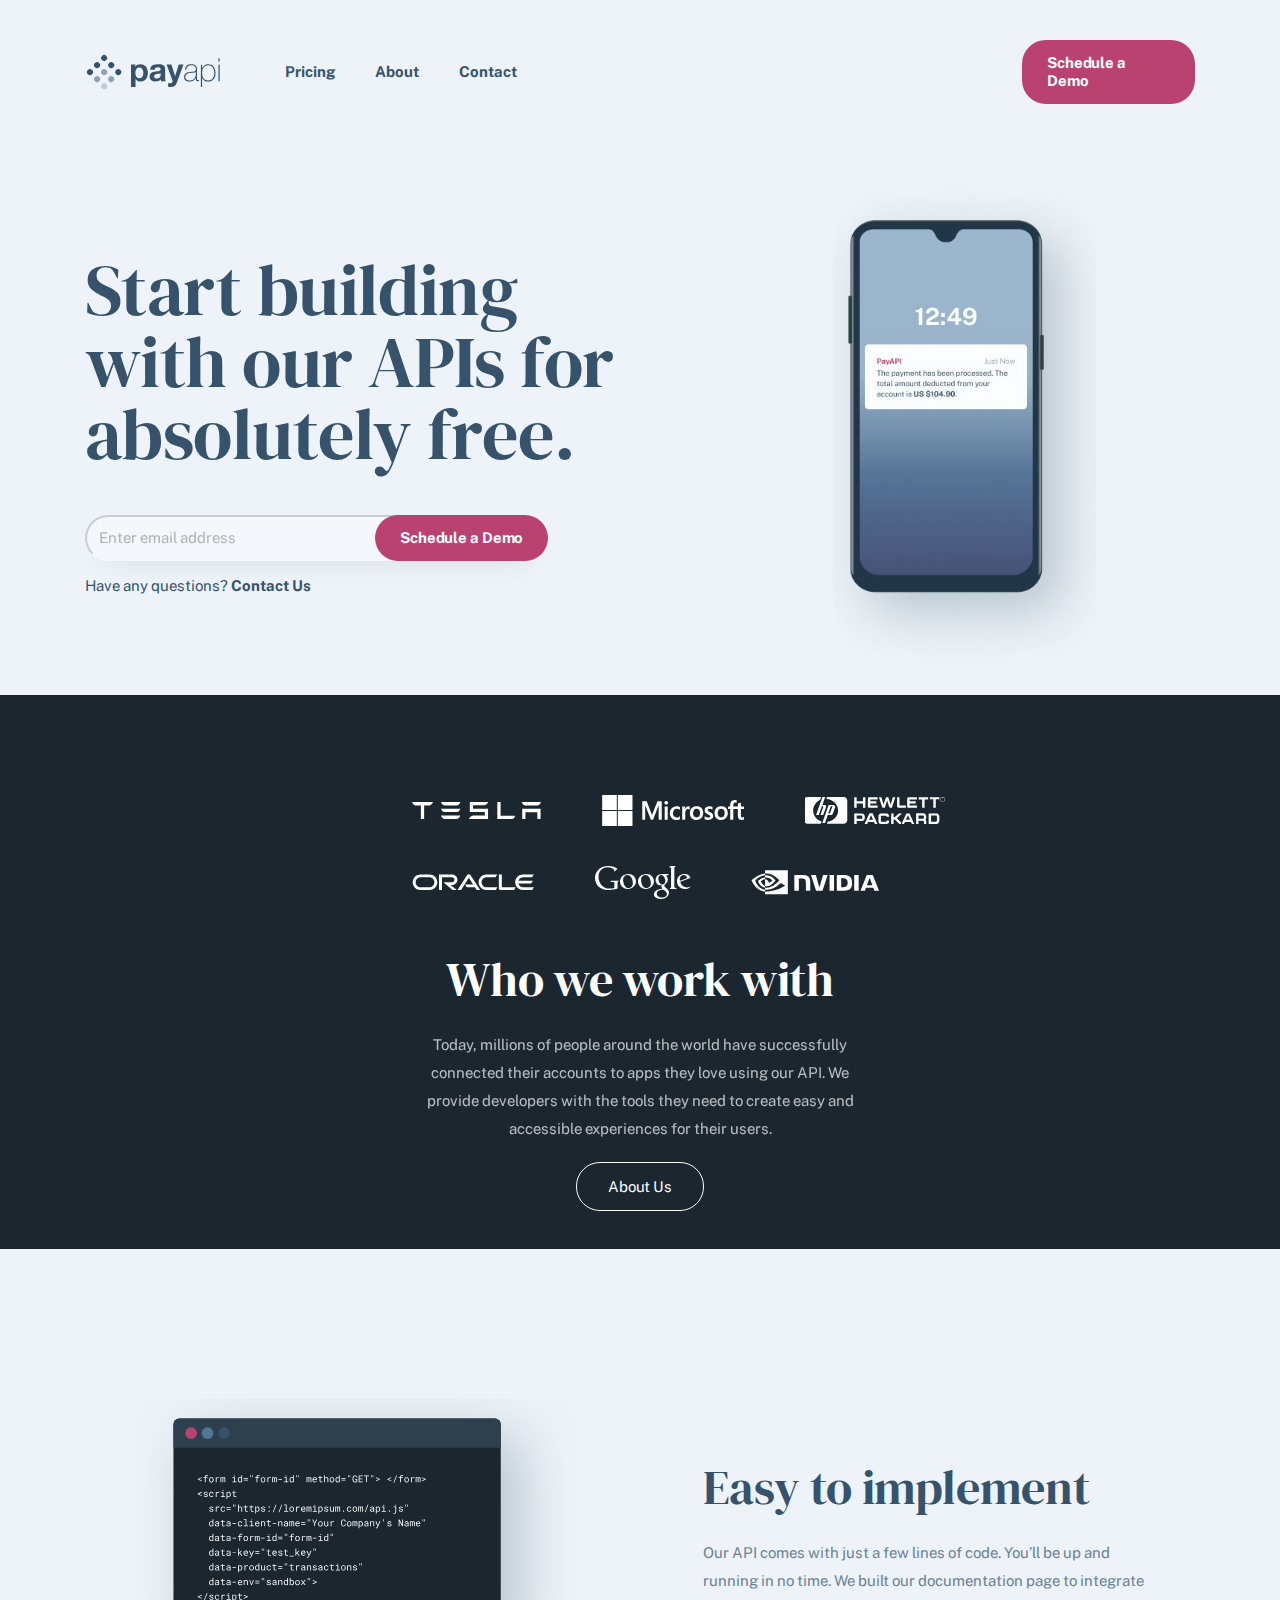
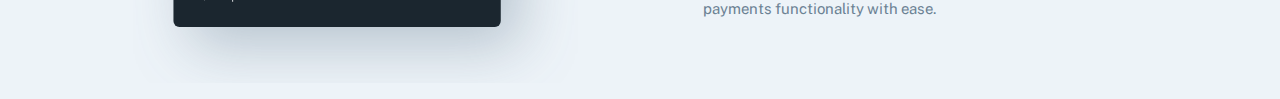
==== commit 1b5f8b56: "add form section" ====
--- a/index.html
+++ b/index.html
@@ -227,23 +227,43 @@
                             >
    
 
-                        </div>
-                           
+                        </div> 
 
                     </div>
-
-
-
 
                 </div>
                
-
             </div>
 
-
-
         </section>
-        
+        <section class="form">
+
+            <div class="container-smal">
+
+              <img class="form__img" 
+              src="./images/form/form.img.svg" 
+              alt="form photo"
+              width="445"
+              height="284"
+              >
+              
+              <div class="form__info">
+
+                <h2 class="form__heading">
+                    Easy to implement
+                </h2>
+                
+                <p class="form__paragraph">
+                    Our API comes with just a few lines of code. You’ll be up and running in no time. We built our documentation page to integrate payments functionality with ease.
+                </p>
+
+              </div>
+
+
+
+            </div>
+
+        </section>
         
         
         
--- a/css/main.min.css
+++ b/css/main.min.css
@@ -1,2 +1,2 @@
-/*! normalize.css v8.0.1 | MIT License | github.com/necolas/normalize.css */html{line-height:1.15;-webkit-text-size-adjust:100%}body{margin:0}main{display:block}h1{font-size:2em;margin:0.67em 0}hr{-webkit-box-sizing:content-box;box-sizing:content-box;height:0;overflow:visible}pre{font-family:monospace, monospace;font-size:1em}a{background-color:transparent}abbr[title]{border-bottom:none;text-decoration:underline;-webkit-text-decoration:underline dotted;text-decoration:underline dotted}b,strong{font-weight:bolder}code,kbd,samp{font-family:monospace, monospace;font-size:1em}small{font-size:80%}sub,sup{font-size:75%;line-height:0;position:relative;vertical-align:baseline}sub{bottom:-0.25em}sup{top:-0.5em}img{border-style:none}button,input,optgroup,select,textarea{font-family:inherit;font-size:100%;line-height:1.15;margin:0}button,input{overflow:visible}button,select{text-transform:none}button,[type="button"],[type="reset"],[type="submit"]{-webkit-appearance:button}button::-moz-focus-inner,[type="button"]::-moz-focus-inner,[type="reset"]::-moz-focus-inner,[type="submit"]::-moz-focus-inner{border-style:none;padding:0}button:-moz-focusring,[type="button"]:-moz-focusring,[type="reset"]:-moz-focusring,[type="submit"]:-moz-focusring{outline:1px dotted ButtonText}fieldset{padding:0.35em 0.75em 0.625em}legend{-webkit-box-sizing:border-box;box-sizing:border-box;color:inherit;display:table;max-width:100%;padding:0;white-space:normal}progress{vertical-align:baseline}textarea{overflow:auto}[type="checkbox"],[type="radio"]{-webkit-box-sizing:border-box;box-sizing:border-box;padding:0}[type="number"]::-webkit-inner-spin-button,[type="number"]::-webkit-outer-spin-button{height:auto}[type="search"]{-webkit-appearance:textfield;outline-offset:-2px}[type="search"]::-webkit-search-decoration{-webkit-appearance:none}::-webkit-file-upload-button{-webkit-appearance:button;font:inherit}details{display:block}summary{display:list-item}template{display:none}[hidden]{display:none}@font-face{font-family:'Public Sans';font-style:normal;font-weight:400;src:url("../fonts/public-sans-v7-latin-regular.woff2") format("woff2"),url("../fonts/public-sans-v7-latin-regular.woff") format("woff")}@font-face{font-family:'Public Sans';font-style:normal;font-weight:700;src:url("../fonts/public-sans-v7-latin-700.woff2") format("woff2"),url("../fonts/public-sans-v7-latin-700.woff") format("woff")}@font-face{font-family:'DM Serif Display';font-style:normal;font-weight:400;src:url("../fonts/dm-serif-display-v5-latin-regular.woff2") format("woff2"),url("../fonts/dm-serif-display-v5-latin-regular.woff") format("woff")}html{height:100%;-webkit-box-sizing:border-box;box-sizing:border-box}*,*::before,*::after{-webkit-box-sizing:inherit;box-sizing:inherit;scroll-behavior:smooth}.visually-hidden{position:absolute;width:1px;height:1px;margin:-1px;bottom:0;padding:0;clip:rect(0 0 0 0);overflow:hidden}body{height:100%;display:-webkit-box;display:-ms-flexbox;display:flex;-webkit-box-orient:vertical;-webkit-box-direction:normal;-ms-flex-direction:column;flex-direction:column;font-family:"Public Sans","Arial","san-serif";font-size:16px;line-height:1.5;margin:0;padding:0;background-color:#EDF3F8}img{-o-object-fit:cover;object-fit:cover;vertical-align:middle}main{-webkit-box-flex:1;-ms-flex-positive:1;flex-grow:1}.button{width:173px;margin:0;padding:14px 25px;-webkit-box-align:center;-ms-flex-align:center;align-items:center;text-decoration:none;font-weight:bold;font-size:15px;line-height:18px;letter-spacing:-0.115385px;border-radius:24px;background-color:#BA4270;color:#FBFCFE}.button:hover{background-color:#DA6D97;-webkit-box-shadow:10px 10px 25px -10px rgba(54,83,107,0.25);box-shadow:10px 10px 25px -10px rgba(54,83,107,0.25)}body{background-image:url("../../images/hero/bgr.hero.png");background-size:780px;background-repeat:no-repeat;background-position:675px -260px}@media only screen and (max-width: 760px){body{background-position:-45px -445px}}@media only screen and (max-width: 400px){body{background-position:-235px -460px}}.container{max-width:1150px;width:100%;margin:0 auto;padding:0 20px}.container-smal{max-width:1055px;width:100%;margin:0 auto;padding:0 20px}.header .container{display:-webkit-box;display:-ms-flexbox;display:flex;padding:40px 20px;padding-bottom:0;-webkit-box-align:center;-ms-flex-align:center;align-items:center}.header .nav__list{margin-left:65px}.header .header__link{margin-left:auto}@media only screen and (max-width: 670px){.header .container{-webkit-box-align:center;-ms-flex-align:center;align-items:center;-webkit-box-pack:justify;-ms-flex-pack:justify;justify-content:space-between;position:relative;max-width:410px}.header .hamburger{display:block;position:absolute;right:20px;z-index:101}.header .nav{display:none}.header__link{display:none;width:252px;height:48px;position:absolute;text-align:center;top:300px;right:40px;z-index:101;-webkit-box-align:center;-ms-flex-align:center;align-items:center;background-color:#BA4270}.header--active .nav{display:block;z-index:100;top:0;right:0;bottom:0;left:0;width:100%;height:100%;position:fixed}.header--active .header__link{position:fixed;display:block;left:40px}}.nav__list{margin:0;padding:0;display:-webkit-box;display:-ms-flexbox;display:flex;list-style-type:none}.nav__item{margin:0;padding:0}.nav__item+.nav__item{margin-left:40px}.nav__link{margin:0;padding:0;text-decoration:none;font-weight:bold;font-size:15px;line-height:18px;color:#36536B}.nav__link:hover{color:#1B262F}@media only screen and (max-width: 680px){.nav{display:none;height:600px;background-color:#1B262F;-webkit-box-shadow:10px 10px 25px -10px rgba(54,83,107,0.25);box-shadow:10px 10px 25px -10px rgba(54,83,107,0.25)}.header .nav__list{margin:0;padding-top:120px;-webkit-box-orient:vertical;-webkit-box-direction:normal;-ms-flex-direction:column;flex-direction:column;-webkit-box-align:center;-ms-flex-align:center;align-items:center}.nav__item+.nav__item{margin-left:0;margin-top:32px}.nav__item .nav__link{font-size:20px;line-height:23px;text-align:center;color:#FBFCFE}}.hamburger{display:none;margin-left:auto;border:none;background-color:transparent}@media only screen and (max-width: 680px){.hamburger__close{display:none}.header--active .hamburger__close{display:block;position:fixed;right:35px}.header--active .hamburger__open{display:none}}.hero .container{display:-webkit-box;display:-ms-flexbox;display:flex;margin-bottom:100px}.hero__box{max-width:548px;width:100%;margin:0;margin-top:150px;padding:0}.hero__heading{max-width:546px;width:100%;margin:0;margin-bottom:45px;padding:0;font-family:DM Serif Display;font-style:normal;font-weight:normal;font-size:72px;line-height:72px;letter-spacing:-0.553846px;color:#36536B}.form{position:relative;margin-bottom:16px}.email{max-width:445px;width:100%;margin:0;padding:12px;font-size:15px;line-height:18px;mix-blend-mode:normal;opacity:0.5;border-color:#FBFCFE;background-color:#FBFCFE;color:#36536B;-webkit-box-shadow:10px 10px 25px -10px rgba(54,83,107,0.25);box-shadow:10px 10px 25px -10px rgba(54,83,107,0.25);border-radius:24px;cursor:pointer}.form .button{border:none;position:absolute;right:85px;cursor:pointer}.hero__paragraph{margin:0;padding:0;font-size:15px;line-height:18px;color:#36536B}.hero__contact{text-decoration:none;font-weight:bold;font-size:15px;line-height:18px;color:#36536B;mix-blend-mode:normal}.hero__img{max-width:263px;width:100%;max-height:500px;height:100%;margin:0;margin-left:200px;margin-top:75px;padding:0}@media only screen and (max-width: 768px){.hero .container{position:relative;-webkit-box-orient:vertical;-webkit-box-direction:normal;-ms-flex-direction:column;flex-direction:column}.hero__img{position:absolute;top:30px;right:30%;margin:0;padding:0}.hero__box{max-width:573px;width:100%;margin:0 auto;margin-bottom:100px;padding-top:500px}.hero__heading{max-width:573px;width:100%;margin:0;margin-bottom:22px;font-size:48px;line-height:56px}.hero__paragraph{margin-left:100px}}@media only screen and (max-width: 665px){.hero .container{margin-bottom:80px}.hero__img{position:absolute;top:30px;right:10px;margin:0;padding:0}.hero__box{display:-webkit-box;display:-ms-flexbox;display:flex;-webkit-box-orient:vertical;-webkit-box-direction:normal;-ms-flex-direction:column;flex-direction:column;-webkit-box-align:center;-ms-flex-align:center;align-items:center}.hero__heading{max-width:327px;width:100%;font-size:32px;line-height:36px;text-align:center}.email{width:327px;margin-bottom:16px}.form .button{width:327px;height:48px;position:static;margin-bottom:24px}.hero__paragraph{margin-left:0}}.partners .container{max-width:1440px;width:100%;padding:100px 165px;background-color:#1B262F}.partners__inner{display:-webkit-box;display:-ms-flexbox;display:flex;-webkit-box-align:center;-ms-flex-align:center;align-items:center;margin:0;padding:0 20px}.partners__info{max-width:445px;width:100%}.partners__heading{margin:0;margin-bottom:24px;padding:0;font-family:DM Serif Display;font-style:normal;font-weight:normal;font-size:48px;line-height:56px;letter-spacing:-0.369231px;color:#FBFCFE}.partners__paragraph{margin:0;margin-bottom:32px;padding:0;font-size:15px;line-height:28px;color:#FBFCFE;mix-blend-mode:normal;opacity:0.7}.partners__link{width:129px;height:48px;margin:0;padding:15px 31px;border:1px solid #FBFCFE;-webkit-box-sizing:border-box;box-sizing:border-box;border-radius:24px;font-size:15px;line-height:18px;text-align:center;text-decoration:none;letter-spacing:-0.115385px;color:#FBFCFE}.partners__link:hover{background-color:#ffffff;color:#1B262F}.partners__logo{max-width:536px;width:100%;margin:0;margin-left:130px;padding:0}.partners__logo__img{-o-object-fit:cover;object-fit:cover}.partners__logo__img+.partners__logo__img{margin-left:60px}.partners__logo__box{display:-webkit-box;display:-ms-flexbox;display:flex;-webkit-box-align:center;-ms-flex-align:center;align-items:center}.partners__logo__box+.partners__logo__box{margin-top:40px}@media only screen and (max-width: 1300px){.partners__inner{position:relative;-webkit-box-orient:vertical;-webkit-box-direction:normal;-ms-flex-direction:column;flex-direction:column}.partners__info{position:absolute;text-align:center;bottom:-50px}.partners__logo{max-width:457px;width:100%;padding-bottom:250px;-webkit-box-align:center;-ms-flex-align:center;align-items:center;margin-left:0}}@media only screen and (max-width: 765px){.partners .container{position:relative;padding:250px 55px}.partners__info{bottom:-200px;right:50px}.partners__logo{position:absolute;top:-195px}}@media only screen and (max-width: 670px){.partners__info{bottom:-200px;right:80px}.partners__logo{position:absolute;top:-195px;padding-bottom:0;left:-10px}}@media only screen and (max-width: 520px){.partners .container{padding:300px 50px}.partners__info{bottom:-250px;right:40px}.partners__heading{font-size:32px}.partners__logo{max-width:265px;width:100%;display:-webkit-box;display:-ms-flexbox;display:flex;top:-250px;left:5px;-webkit-box-pack:justify;-ms-flex-pack:justify;justify-content:space-between}.partners__logo__box{margin-top:0;-webkit-box-orient:vertical;-webkit-box-direction:normal;-ms-flex-direction:column;flex-direction:column}.partners__logo__box+.partners__logo__box{margin-top:0}.partners__logo__img{margin-bottom:45px}.partners__logo__img+.partners__logo__img{margin-left:0}}@media only screen and (max-width: 370px){.partners .container{padding:350px 50px}.partners__inner{padding:0 20px}.partners__info{bottom:-300px;right:35px}.partners__heading{margin-bottom:16px}.partners__logo{top:-310px;left:-40px}}
+/*! normalize.css v8.0.1 | MIT License | github.com/necolas/normalize.css */html{line-height:1.15;-webkit-text-size-adjust:100%}body{margin:0}main{display:block}h1{font-size:2em;margin:0.67em 0}hr{-webkit-box-sizing:content-box;box-sizing:content-box;height:0;overflow:visible}pre{font-family:monospace, monospace;font-size:1em}a{background-color:transparent}abbr[title]{border-bottom:none;text-decoration:underline;-webkit-text-decoration:underline dotted;text-decoration:underline dotted}b,strong{font-weight:bolder}code,kbd,samp{font-family:monospace, monospace;font-size:1em}small{font-size:80%}sub,sup{font-size:75%;line-height:0;position:relative;vertical-align:baseline}sub{bottom:-0.25em}sup{top:-0.5em}img{border-style:none}button,input,optgroup,select,textarea{font-family:inherit;font-size:100%;line-height:1.15;margin:0}button,input{overflow:visible}button,select{text-transform:none}button,[type="button"],[type="reset"],[type="submit"]{-webkit-appearance:button}button::-moz-focus-inner,[type="button"]::-moz-focus-inner,[type="reset"]::-moz-focus-inner,[type="submit"]::-moz-focus-inner{border-style:none;padding:0}button:-moz-focusring,[type="button"]:-moz-focusring,[type="reset"]:-moz-focusring,[type="submit"]:-moz-focusring{outline:1px dotted ButtonText}fieldset{padding:0.35em 0.75em 0.625em}legend{-webkit-box-sizing:border-box;box-sizing:border-box;color:inherit;display:table;max-width:100%;padding:0;white-space:normal}progress{vertical-align:baseline}textarea{overflow:auto}[type="checkbox"],[type="radio"]{-webkit-box-sizing:border-box;box-sizing:border-box;padding:0}[type="number"]::-webkit-inner-spin-button,[type="number"]::-webkit-outer-spin-button{height:auto}[type="search"]{-webkit-appearance:textfield;outline-offset:-2px}[type="search"]::-webkit-search-decoration{-webkit-appearance:none}::-webkit-file-upload-button{-webkit-appearance:button;font:inherit}details{display:block}summary{display:list-item}template{display:none}[hidden]{display:none}@font-face{font-family:'Public Sans';font-style:normal;font-weight:400;src:url("../fonts/public-sans-v7-latin-regular.woff2") format("woff2"),url("../fonts/public-sans-v7-latin-regular.woff") format("woff")}@font-face{font-family:'Public Sans';font-style:normal;font-weight:700;src:url("../fonts/public-sans-v7-latin-700.woff2") format("woff2"),url("../fonts/public-sans-v7-latin-700.woff") format("woff")}@font-face{font-family:'DM Serif Display';font-style:normal;font-weight:400;src:url("../fonts/dm-serif-display-v5-latin-regular.woff2") format("woff2"),url("../fonts/dm-serif-display-v5-latin-regular.woff") format("woff")}html{height:100%;-webkit-box-sizing:border-box;box-sizing:border-box}*,*::before,*::after{-webkit-box-sizing:inherit;box-sizing:inherit;scroll-behavior:smooth}.visually-hidden{position:absolute;width:1px;height:1px;margin:-1px;bottom:0;padding:0;clip:rect(0 0 0 0);overflow:hidden}body{height:100%;display:-webkit-box;display:-ms-flexbox;display:flex;-webkit-box-orient:vertical;-webkit-box-direction:normal;-ms-flex-direction:column;flex-direction:column;font-family:"Public Sans","Arial","san-serif";font-size:16px;line-height:1.5;margin:0;padding:0;background-color:#EDF3F8}img{-o-object-fit:cover;object-fit:cover;vertical-align:middle}main{-webkit-box-flex:1;-ms-flex-positive:1;flex-grow:1}.button{width:173px;margin:0;padding:14px 25px;-webkit-box-align:center;-ms-flex-align:center;align-items:center;text-decoration:none;font-weight:bold;font-size:15px;line-height:18px;letter-spacing:-0.115385px;border-radius:24px;background-color:#BA4270;color:#FBFCFE}.button:hover{background-color:#DA6D97;-webkit-box-shadow:10px 10px 25px -10px rgba(54,83,107,0.25);box-shadow:10px 10px 25px -10px rgba(54,83,107,0.25)}body{background-image:url("../../images/hero/bgr.hero.png");background-size:780px;background-repeat:no-repeat;background-position:675px -260px}@media only screen and (max-width: 760px){body{background-position:-45px -445px}}@media only screen and (max-width: 400px){body{background-position:-235px -460px}}.container{max-width:1150px;width:100%;margin:0 auto;padding:0 20px}.container-smal{max-width:1055px;width:100%;margin:0 auto;padding:0 20px}.header .container{display:-webkit-box;display:-ms-flexbox;display:flex;padding:40px 20px;padding-bottom:0;-webkit-box-align:center;-ms-flex-align:center;align-items:center}.header .nav__list{margin-left:65px}.header .header__link{margin-left:auto}@media only screen and (max-width: 670px){.header .container{-webkit-box-align:center;-ms-flex-align:center;align-items:center;-webkit-box-pack:justify;-ms-flex-pack:justify;justify-content:space-between;position:relative;max-width:410px}.header .hamburger{display:block;position:absolute;right:20px;z-index:101}.header .nav{display:none}.header__link{display:none;width:252px;height:48px;position:absolute;text-align:center;top:300px;right:40px;z-index:101;-webkit-box-align:center;-ms-flex-align:center;align-items:center;background-color:#BA4270}.header--active .nav{display:block;z-index:100;top:0;right:0;bottom:0;left:0;width:100%;height:100%;position:fixed}.header--active .header__link{position:fixed;display:block;left:40px}}.nav__list{margin:0;padding:0;display:-webkit-box;display:-ms-flexbox;display:flex;list-style-type:none}.nav__item{margin:0;padding:0}.nav__item+.nav__item{margin-left:40px}.nav__link{margin:0;padding:0;text-decoration:none;font-weight:bold;font-size:15px;line-height:18px;color:#36536B}.nav__link:hover{color:#1B262F}@media only screen and (max-width: 680px){.nav{display:none;height:600px;background-color:#1B262F;-webkit-box-shadow:10px 10px 25px -10px rgba(54,83,107,0.25);box-shadow:10px 10px 25px -10px rgba(54,83,107,0.25)}.header .nav__list{margin:0;padding-top:120px;-webkit-box-orient:vertical;-webkit-box-direction:normal;-ms-flex-direction:column;flex-direction:column;-webkit-box-align:center;-ms-flex-align:center;align-items:center}.nav__item+.nav__item{margin-left:0;margin-top:32px}.nav__item .nav__link{font-size:20px;line-height:23px;text-align:center;color:#FBFCFE}}.hamburger{display:none;margin-left:auto;border:none;background-color:transparent}@media only screen and (max-width: 680px){.hamburger__close{display:none}.header--active .hamburger__close{display:block;position:fixed;right:35px}.header--active .hamburger__open{display:none}}.hero .container{display:-webkit-box;display:-ms-flexbox;display:flex;margin-bottom:100px}.hero__box{max-width:548px;width:100%;margin:0;margin-top:150px;padding:0}.hero__heading{max-width:546px;width:100%;margin:0;margin-bottom:45px;padding:0;font-family:DM Serif Display;font-style:normal;font-weight:normal;font-size:72px;line-height:72px;letter-spacing:-0.553846px;color:#36536B}.form{position:relative;margin-bottom:16px}.email{max-width:445px;width:100%;margin:0;padding:12px;font-size:15px;line-height:18px;mix-blend-mode:normal;opacity:0.5;border-color:#FBFCFE;background-color:#FBFCFE;color:#36536B;-webkit-box-shadow:10px 10px 25px -10px rgba(54,83,107,0.25);box-shadow:10px 10px 25px -10px rgba(54,83,107,0.25);border-radius:24px;cursor:pointer}.form .button{border:none;position:absolute;right:85px;cursor:pointer}.hero__paragraph{margin:0;padding:0;font-size:15px;line-height:18px;color:#36536B}.hero__contact{text-decoration:none;font-weight:bold;font-size:15px;line-height:18px;color:#36536B;mix-blend-mode:normal}.hero__img{max-width:263px;width:100%;max-height:500px;height:100%;margin:0;margin-left:200px;margin-top:75px;padding:0}@media only screen and (max-width: 768px){.hero .container{position:relative;-webkit-box-orient:vertical;-webkit-box-direction:normal;-ms-flex-direction:column;flex-direction:column}.hero__img{position:absolute;top:30px;right:30%;margin:0;padding:0}.hero__box{max-width:573px;width:100%;margin:0 auto;margin-bottom:100px;padding-top:500px}.hero__heading{max-width:573px;width:100%;margin:0;margin-bottom:22px;font-size:48px;line-height:56px}.hero__paragraph{margin-left:100px}}@media only screen and (max-width: 665px){.hero .container{margin-bottom:80px}.hero__img{position:absolute;top:30px;right:15px;margin:0;padding:0}.hero__box{display:-webkit-box;display:-ms-flexbox;display:flex;-webkit-box-orient:vertical;-webkit-box-direction:normal;-ms-flex-direction:column;flex-direction:column;-webkit-box-align:center;-ms-flex-align:center;align-items:center}.hero__heading{max-width:327px;width:100%;font-size:32px;line-height:36px;text-align:center}.email{width:327px;margin-bottom:16px}.form .button{width:327px;height:48px;position:static;margin-bottom:24px}.hero__paragraph{margin-left:0}}.partners .container{max-width:1440px;width:100%;margin-bottom:150px;padding:100px 165px;background-color:#1B262F}.partners__inner{display:-webkit-box;display:-ms-flexbox;display:flex;-webkit-box-align:center;-ms-flex-align:center;align-items:center;margin:0;padding:0 20px}.partners__info{max-width:445px;width:100%}.partners__heading{margin:0;margin-bottom:24px;padding:0;font-family:DM Serif Display;font-style:normal;font-weight:normal;font-size:48px;line-height:56px;letter-spacing:-0.369231px;color:#FBFCFE}.partners__paragraph{margin:0;margin-bottom:32px;padding:0;font-size:15px;line-height:28px;color:#FBFCFE;mix-blend-mode:normal;opacity:0.7}.partners__link{width:129px;height:48px;margin:0;padding:15px 31px;border:1px solid #FBFCFE;-webkit-box-sizing:border-box;box-sizing:border-box;border-radius:24px;font-size:15px;line-height:18px;text-align:center;text-decoration:none;letter-spacing:-0.115385px;color:#FBFCFE}.partners__link:hover{background-color:#ffffff;color:#1B262F}.partners__logo{max-width:536px;width:100%;margin:0;margin-left:130px;padding:0}.partners__logo__img{-o-object-fit:cover;object-fit:cover}.partners__logo__img+.partners__logo__img{margin-left:60px}.partners__logo__box{display:-webkit-box;display:-ms-flexbox;display:flex;-webkit-box-align:center;-ms-flex-align:center;align-items:center}.partners__logo__box+.partners__logo__box{margin-top:40px}@media only screen and (max-width: 1300px){.partners__inner{position:relative;-webkit-box-orient:vertical;-webkit-box-direction:normal;-ms-flex-direction:column;flex-direction:column}.partners__info{position:absolute;text-align:center;bottom:-50px}.partners__logo{max-width:457px;width:100%;padding-bottom:250px;-webkit-box-align:center;-ms-flex-align:center;align-items:center;margin-left:0}}@media only screen and (max-width: 765px){.partners .container{position:relative;padding:250px 55px;margin-bottom:100px}.partners__info{bottom:-200px;right:50px}.partners__logo{position:absolute;top:-195px}}@media only screen and (max-width: 670px){.partners__info{bottom:-200px;right:80px}.partners__logo{position:absolute;top:-195px;padding-bottom:0;left:-10px}}@media only screen and (max-width: 520px){.partners .container{padding:300px 50px}.partners__info{bottom:-250px;right:40px}.partners__heading{font-size:32px}.partners__logo{max-width:265px;width:100%;display:-webkit-box;display:-ms-flexbox;display:flex;top:-250px;left:5px;-webkit-box-pack:justify;-ms-flex-pack:justify;justify-content:space-between}.partners__logo__box{margin-top:0;-webkit-box-orient:vertical;-webkit-box-direction:normal;-ms-flex-direction:column;flex-direction:column}.partners__logo__box+.partners__logo__box{margin-top:0}.partners__logo__img{margin-bottom:45px}.partners__logo__img+.partners__logo__img{margin-left:0}}@media only screen and (max-width: 370px){.partners .container{padding:350px 50px}.partners__inner{padding:0 20px}.partners__info{bottom:-300px;right:40px}.partners__heading{margin-bottom:16px}.partners__logo{top:-310px;left:-40px}}.form .container-smal{display:-webkit-box;display:-ms-flexbox;display:flex;-webkit-box-pack:justify;-ms-flex-pack:justify;justify-content:space-between;-webkit-box-align:center;-ms-flex-align:center;align-items:center}.form__info{max-width:445px;width:100%;margin:0;padding:0}.form__heading{margin:0;margin-bottom:24px;padding:0;font-family:DM Serif Display;font-style:normal;font-weight:normal;font-size:48px;line-height:56px;letter-spacing:-0.369231px;color:#36536B}.form__paragraph{margin:0;padding:0;font-size:15px;line-height:28px;color:#6C8294}@media only screen and (max-width: 800px){.form .container-smal{-webkit-box-orient:vertical;-webkit-box-direction:normal;-ms-flex-direction:column;flex-direction:column;-webkit-box-pack:center;-ms-flex-pack:center;justify-content:center}.form__info{max-width:573px;width:100%;text-align:center}}@media only screen and (max-width: 580px){form .container-smal{margin-bottom:80px}.form__img{max-width:328px;width:100%;max-height:209px;height:100%}.form__info{max-width:328px;width:100%}.form__heading{font-size:36px}}
 /*# sourceMappingURL=main.min.css.map */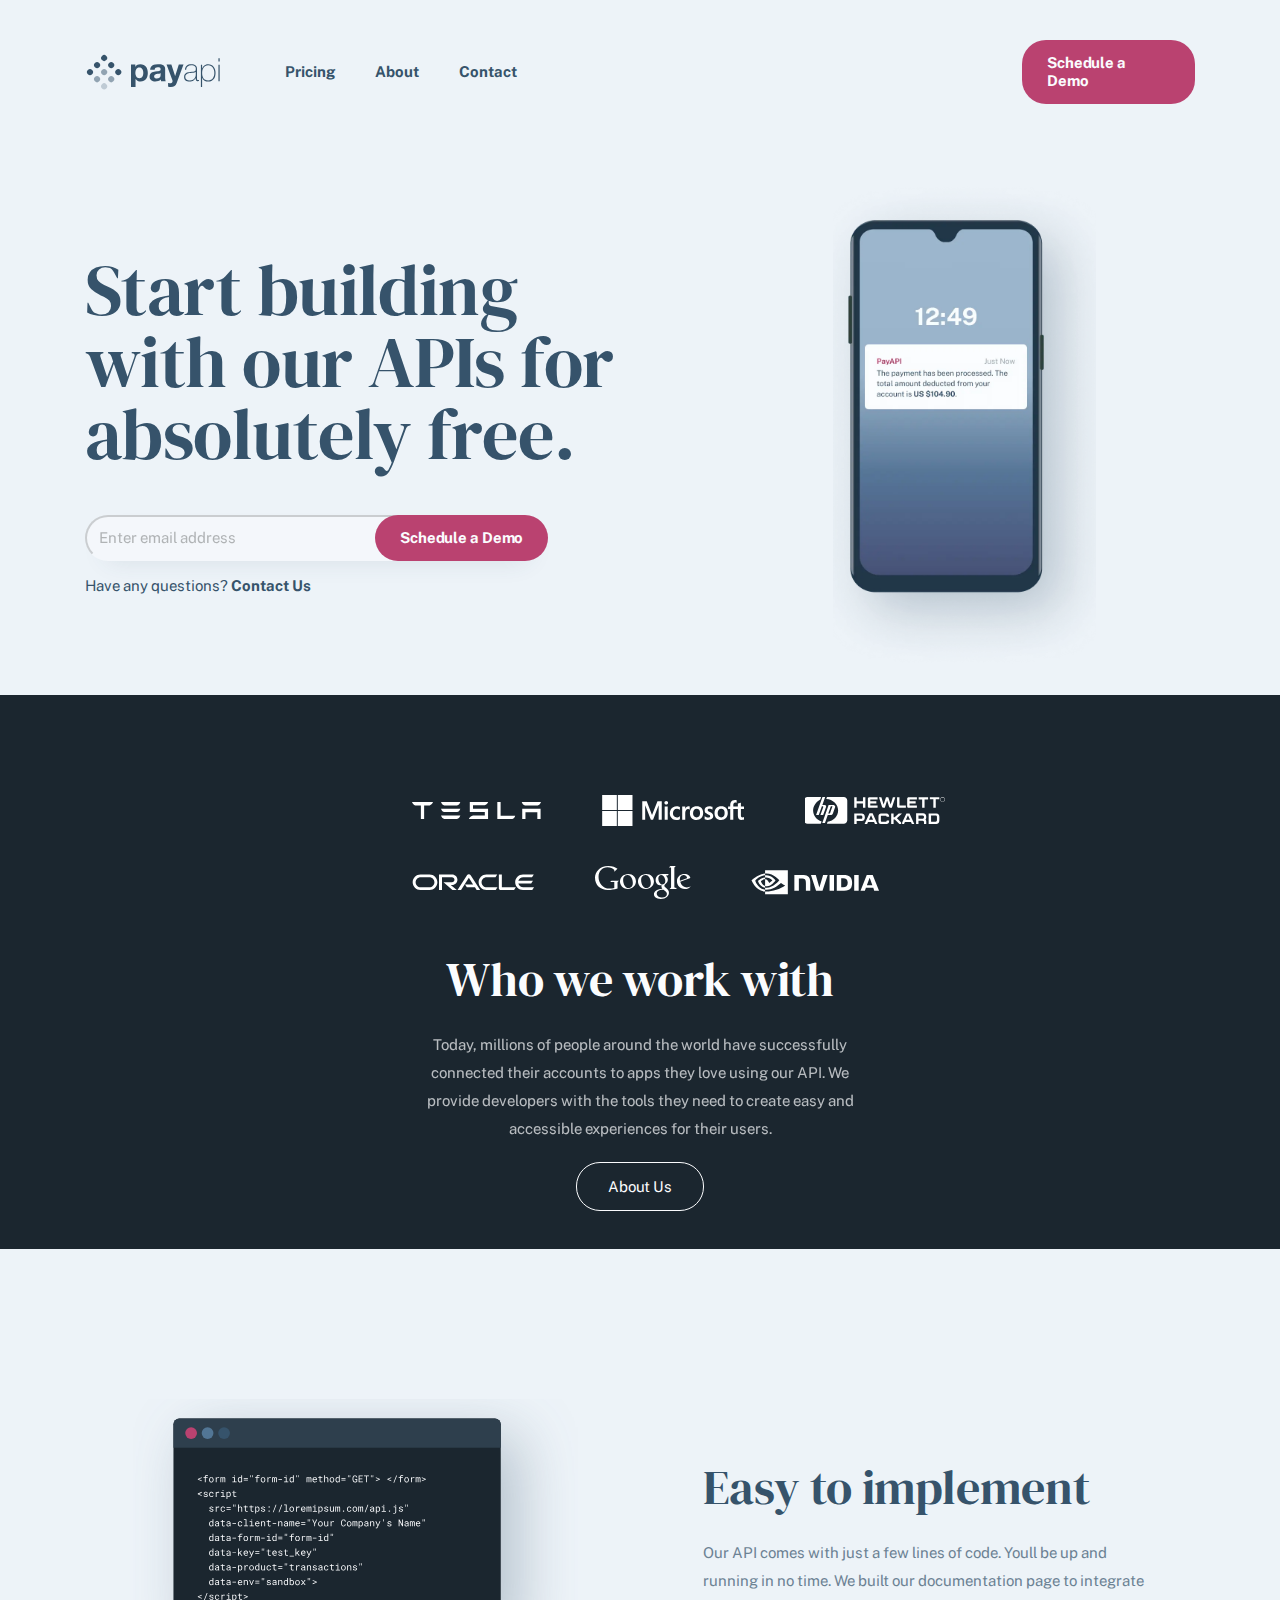
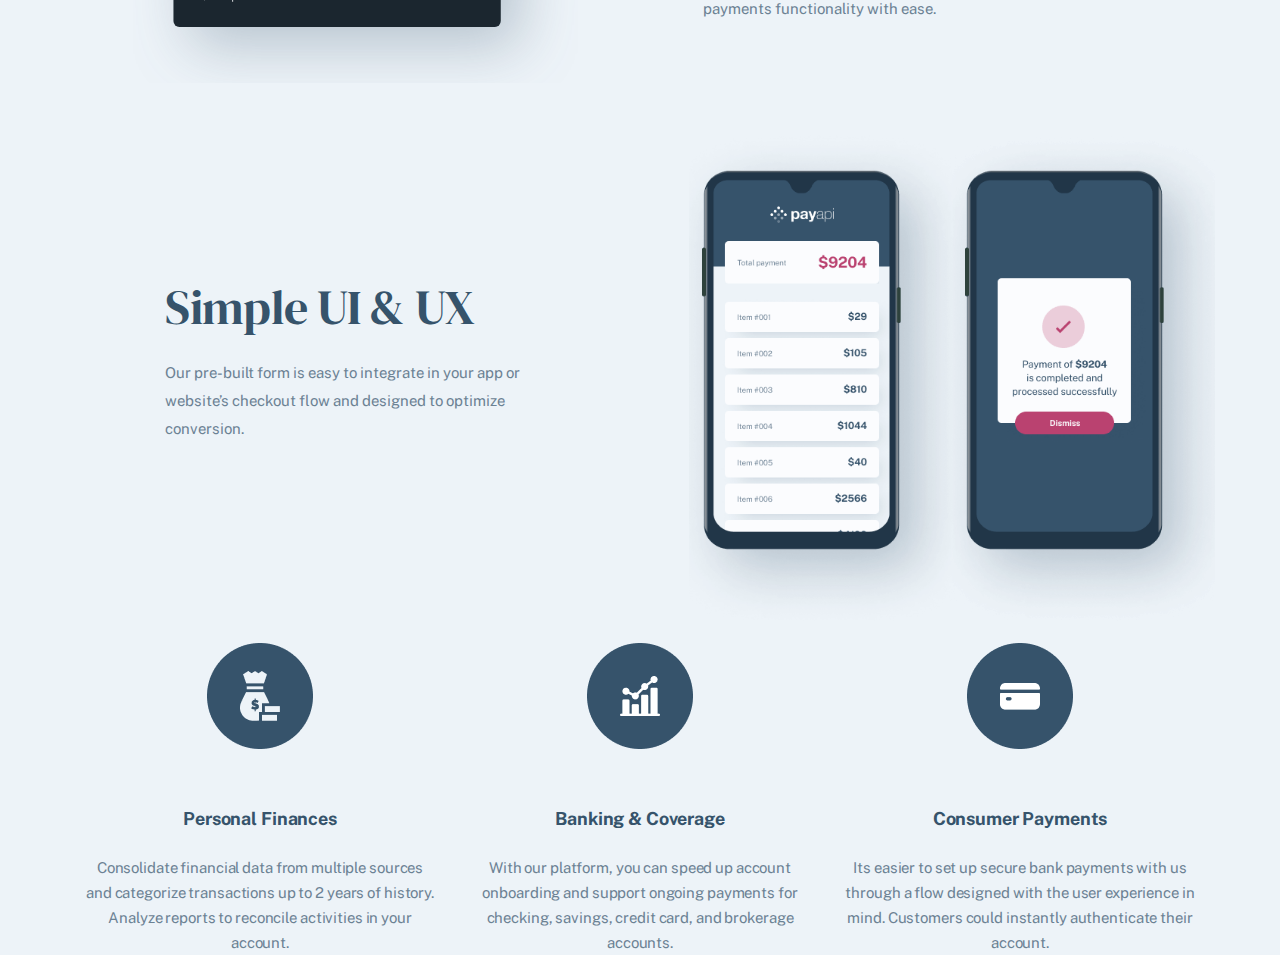
==== commit 9205516c: "add payments section" ====
--- a/index.html
+++ b/index.html
@@ -24,6 +24,9 @@
                 
             </a>
             <!-- HAMBURGER MUNYU -->
+
+            <!-- HAMBURGERGA SPAN BERVORIW KEREGIDI BERGM KEMADI DIZAYN BZILADI DIP  -->
+            <!-- LEKN BLAMAN SPAN QP TURIP DISPLAY NONE QLP ACTIV BOGANDAN KEGN DISPLAY BLOCK  -->
             
             <button class="hamburger">
                 
@@ -252,9 +255,9 @@
                 <h2 class="form__heading">
                     Easy to implement
                 </h2>
-                
+
                 <p class="form__paragraph">
-                    Our API comes with just a few lines of code. You’ll be up and running in no time. We built our documentation page to integrate payments functionality with ease.
+                    Our API comes with just a few lines of code. Youll be up and running in no time. We built our documentation page to integrate payments functionality with ease.
                 </p>
 
               </div>
@@ -265,7 +268,105 @@
 
         </section>
         
-        
+        <section class="simple">
+
+            <div class="container">
+
+                <div class="simple___images__box">
+
+                    <img class="simple__img" 
+                    src="./images/ui-ux/ui.png" 
+                    srcset="./images/ui-ux/ui.png 1x, ./images/ui-ux/ui@2x.png 2x"
+                    alt="total payment photo"
+                    width="263"
+                    height="500" >
+
+                    
+                    <img class="simple__img" 
+                    src="./images/ui-ux/ux.png" 
+                    srcset="./images/ui-ux/ux.png 1x, ./images/ui-ux/ux@2x.png 2x"
+                    alt="payed photo"
+                    width="263"
+                    height="500" >
+
+                </div>
+
+                <div class="simple__info">
+
+                    <h2 class="simple__heading">
+                        Simple UI & UX
+                    </h2>
+
+                    <p class="simple__paragraph">
+
+                        Our pre-built form is easy to integrate in your app or website’s checkout flow and designed to optimize conversion. 
+
+                    </p>
+
+                </div>
+
+            </div>
+
+        </section>       
+
+        <section class="payments">
+
+            <div class="container">
+
+                <h2 class="visually-hidden">
+                    Statistik info 
+                </h2>
+
+                <ul class="payments__list">
+
+                <li class="payments__item__first">
+
+                    <h3 class="payments__item__heading">
+
+                        Personal Finances
+
+                    </h3>
+
+                    <p class="payments__item__paragraph">
+                        Consolidate financial data from multiple sources and categorize transactions up to 2 years of history. Analyze reports to reconcile activities in your account. 
+                    </p>
+
+                </li>
+
+                <li class="payments__item__second">
+
+                    <h3 class="payments__item__heading">
+
+                        Banking & Coverage
+                    </h3>
+
+                    <p class="payments__item__paragraph">
+                        With our platform, you can speed up account onboarding and support ongoing payments for checking, savings, credit card, and brokerage accounts.
+                    </p>
+ 
+                </li>
+
+                <li class="payments__item__thirt">
+
+                    <h3 class="payments__item__heading">
+
+                        Consumer Payments
+
+                    </h3>
+
+                    <p class="payments__item__paragraph">
+                        Its easier to set up secure bank payments with us through a flow designed with the user experience in mind. Customers could instantly authenticate their account.
+                    </p>
+
+                </li>
+
+
+                </ul>
+
+            </div>
+
+
+        </section>
         
         
         
--- a/css/main.min.css
+++ b/css/main.min.css
@@ -1,2 +1,2 @@
-/*! normalize.css v8.0.1 | MIT License | github.com/necolas/normalize.css */html{line-height:1.15;-webkit-text-size-adjust:100%}body{margin:0}main{display:block}h1{font-size:2em;margin:0.67em 0}hr{-webkit-box-sizing:content-box;box-sizing:content-box;height:0;overflow:visible}pre{font-family:monospace, monospace;font-size:1em}a{background-color:transparent}abbr[title]{border-bottom:none;text-decoration:underline;-webkit-text-decoration:underline dotted;text-decoration:underline dotted}b,strong{font-weight:bolder}code,kbd,samp{font-family:monospace, monospace;font-size:1em}small{font-size:80%}sub,sup{font-size:75%;line-height:0;position:relative;vertical-align:baseline}sub{bottom:-0.25em}sup{top:-0.5em}img{border-style:none}button,input,optgroup,select,textarea{font-family:inherit;font-size:100%;line-height:1.15;margin:0}button,input{overflow:visible}button,select{text-transform:none}button,[type="button"],[type="reset"],[type="submit"]{-webkit-appearance:button}button::-moz-focus-inner,[type="button"]::-moz-focus-inner,[type="reset"]::-moz-focus-inner,[type="submit"]::-moz-focus-inner{border-style:none;padding:0}button:-moz-focusring,[type="button"]:-moz-focusring,[type="reset"]:-moz-focusring,[type="submit"]:-moz-focusring{outline:1px dotted ButtonText}fieldset{padding:0.35em 0.75em 0.625em}legend{-webkit-box-sizing:border-box;box-sizing:border-box;color:inherit;display:table;max-width:100%;padding:0;white-space:normal}progress{vertical-align:baseline}textarea{overflow:auto}[type="checkbox"],[type="radio"]{-webkit-box-sizing:border-box;box-sizing:border-box;padding:0}[type="number"]::-webkit-inner-spin-button,[type="number"]::-webkit-outer-spin-button{height:auto}[type="search"]{-webkit-appearance:textfield;outline-offset:-2px}[type="search"]::-webkit-search-decoration{-webkit-appearance:none}::-webkit-file-upload-button{-webkit-appearance:button;font:inherit}details{display:block}summary{display:list-item}template{display:none}[hidden]{display:none}@font-face{font-family:'Public Sans';font-style:normal;font-weight:400;src:url("../fonts/public-sans-v7-latin-regular.woff2") format("woff2"),url("../fonts/public-sans-v7-latin-regular.woff") format("woff")}@font-face{font-family:'Public Sans';font-style:normal;font-weight:700;src:url("../fonts/public-sans-v7-latin-700.woff2") format("woff2"),url("../fonts/public-sans-v7-latin-700.woff") format("woff")}@font-face{font-family:'DM Serif Display';font-style:normal;font-weight:400;src:url("../fonts/dm-serif-display-v5-latin-regular.woff2") format("woff2"),url("../fonts/dm-serif-display-v5-latin-regular.woff") format("woff")}html{height:100%;-webkit-box-sizing:border-box;box-sizing:border-box}*,*::before,*::after{-webkit-box-sizing:inherit;box-sizing:inherit;scroll-behavior:smooth}.visually-hidden{position:absolute;width:1px;height:1px;margin:-1px;bottom:0;padding:0;clip:rect(0 0 0 0);overflow:hidden}body{height:100%;display:-webkit-box;display:-ms-flexbox;display:flex;-webkit-box-orient:vertical;-webkit-box-direction:normal;-ms-flex-direction:column;flex-direction:column;font-family:"Public Sans","Arial","san-serif";font-size:16px;line-height:1.5;margin:0;padding:0;background-color:#EDF3F8}img{-o-object-fit:cover;object-fit:cover;vertical-align:middle}main{-webkit-box-flex:1;-ms-flex-positive:1;flex-grow:1}.button{width:173px;margin:0;padding:14px 25px;-webkit-box-align:center;-ms-flex-align:center;align-items:center;text-decoration:none;font-weight:bold;font-size:15px;line-height:18px;letter-spacing:-0.115385px;border-radius:24px;background-color:#BA4270;color:#FBFCFE}.button:hover{background-color:#DA6D97;-webkit-box-shadow:10px 10px 25px -10px rgba(54,83,107,0.25);box-shadow:10px 10px 25px -10px rgba(54,83,107,0.25)}body{background-image:url("../../images/hero/bgr.hero.png");background-size:780px;background-repeat:no-repeat;background-position:675px -260px}@media only screen and (max-width: 760px){body{background-position:-45px -445px}}@media only screen and (max-width: 400px){body{background-position:-235px -460px}}.container{max-width:1150px;width:100%;margin:0 auto;padding:0 20px}.container-smal{max-width:1055px;width:100%;margin:0 auto;padding:0 20px}.header .container{display:-webkit-box;display:-ms-flexbox;display:flex;padding:40px 20px;padding-bottom:0;-webkit-box-align:center;-ms-flex-align:center;align-items:center}.header .nav__list{margin-left:65px}.header .header__link{margin-left:auto}@media only screen and (max-width: 670px){.header .container{-webkit-box-align:center;-ms-flex-align:center;align-items:center;-webkit-box-pack:justify;-ms-flex-pack:justify;justify-content:space-between;position:relative;max-width:410px}.header .hamburger{display:block;position:absolute;right:20px;z-index:101}.header .nav{display:none}.header__link{display:none;width:252px;height:48px;position:absolute;text-align:center;top:300px;right:40px;z-index:101;-webkit-box-align:center;-ms-flex-align:center;align-items:center;background-color:#BA4270}.header--active .nav{display:block;z-index:100;top:0;right:0;bottom:0;left:0;width:100%;height:100%;position:fixed}.header--active .header__link{position:fixed;display:block;left:40px}}.nav__list{margin:0;padding:0;display:-webkit-box;display:-ms-flexbox;display:flex;list-style-type:none}.nav__item{margin:0;padding:0}.nav__item+.nav__item{margin-left:40px}.nav__link{margin:0;padding:0;text-decoration:none;font-weight:bold;font-size:15px;line-height:18px;color:#36536B}.nav__link:hover{color:#1B262F}@media only screen and (max-width: 680px){.nav{display:none;height:600px;background-color:#1B262F;-webkit-box-shadow:10px 10px 25px -10px rgba(54,83,107,0.25);box-shadow:10px 10px 25px -10px rgba(54,83,107,0.25)}.header .nav__list{margin:0;padding-top:120px;-webkit-box-orient:vertical;-webkit-box-direction:normal;-ms-flex-direction:column;flex-direction:column;-webkit-box-align:center;-ms-flex-align:center;align-items:center}.nav__item+.nav__item{margin-left:0;margin-top:32px}.nav__item .nav__link{font-size:20px;line-height:23px;text-align:center;color:#FBFCFE}}.hamburger{display:none;margin-left:auto;border:none;background-color:transparent}@media only screen and (max-width: 680px){.hamburger__close{display:none}.header--active .hamburger__close{display:block;position:fixed;right:35px}.header--active .hamburger__open{display:none}}.hero .container{display:-webkit-box;display:-ms-flexbox;display:flex;margin-bottom:100px}.hero__box{max-width:548px;width:100%;margin:0;margin-top:150px;padding:0}.hero__heading{max-width:546px;width:100%;margin:0;margin-bottom:45px;padding:0;font-family:DM Serif Display;font-style:normal;font-weight:normal;font-size:72px;line-height:72px;letter-spacing:-0.553846px;color:#36536B}.form{position:relative;margin-bottom:16px}.email{max-width:445px;width:100%;margin:0;padding:12px;font-size:15px;line-height:18px;mix-blend-mode:normal;opacity:0.5;border-color:#FBFCFE;background-color:#FBFCFE;color:#36536B;-webkit-box-shadow:10px 10px 25px -10px rgba(54,83,107,0.25);box-shadow:10px 10px 25px -10px rgba(54,83,107,0.25);border-radius:24px;cursor:pointer}.form .button{border:none;position:absolute;right:85px;cursor:pointer}.hero__paragraph{margin:0;padding:0;font-size:15px;line-height:18px;color:#36536B}.hero__contact{text-decoration:none;font-weight:bold;font-size:15px;line-height:18px;color:#36536B;mix-blend-mode:normal}.hero__img{max-width:263px;width:100%;max-height:500px;height:100%;margin:0;margin-left:200px;margin-top:75px;padding:0}@media only screen and (max-width: 768px){.hero .container{position:relative;-webkit-box-orient:vertical;-webkit-box-direction:normal;-ms-flex-direction:column;flex-direction:column}.hero__img{position:absolute;top:30px;right:30%;margin:0;padding:0}.hero__box{max-width:573px;width:100%;margin:0 auto;margin-bottom:100px;padding-top:500px}.hero__heading{max-width:573px;width:100%;margin:0;margin-bottom:22px;font-size:48px;line-height:56px}.hero__paragraph{margin-left:100px}}@media only screen and (max-width: 665px){.hero .container{margin-bottom:80px}.hero__img{position:absolute;top:30px;right:15px;margin:0;padding:0}.hero__box{display:-webkit-box;display:-ms-flexbox;display:flex;-webkit-box-orient:vertical;-webkit-box-direction:normal;-ms-flex-direction:column;flex-direction:column;-webkit-box-align:center;-ms-flex-align:center;align-items:center}.hero__heading{max-width:327px;width:100%;font-size:32px;line-height:36px;text-align:center}.email{width:327px;margin-bottom:16px}.form .button{width:327px;height:48px;position:static;margin-bottom:24px}.hero__paragraph{margin-left:0}}.partners .container{max-width:1440px;width:100%;margin-bottom:150px;padding:100px 165px;background-color:#1B262F}.partners__inner{display:-webkit-box;display:-ms-flexbox;display:flex;-webkit-box-align:center;-ms-flex-align:center;align-items:center;margin:0;padding:0 20px}.partners__info{max-width:445px;width:100%}.partners__heading{margin:0;margin-bottom:24px;padding:0;font-family:DM Serif Display;font-style:normal;font-weight:normal;font-size:48px;line-height:56px;letter-spacing:-0.369231px;color:#FBFCFE}.partners__paragraph{margin:0;margin-bottom:32px;padding:0;font-size:15px;line-height:28px;color:#FBFCFE;mix-blend-mode:normal;opacity:0.7}.partners__link{width:129px;height:48px;margin:0;padding:15px 31px;border:1px solid #FBFCFE;-webkit-box-sizing:border-box;box-sizing:border-box;border-radius:24px;font-size:15px;line-height:18px;text-align:center;text-decoration:none;letter-spacing:-0.115385px;color:#FBFCFE}.partners__link:hover{background-color:#ffffff;color:#1B262F}.partners__logo{max-width:536px;width:100%;margin:0;margin-left:130px;padding:0}.partners__logo__img{-o-object-fit:cover;object-fit:cover}.partners__logo__img+.partners__logo__img{margin-left:60px}.partners__logo__box{display:-webkit-box;display:-ms-flexbox;display:flex;-webkit-box-align:center;-ms-flex-align:center;align-items:center}.partners__logo__box+.partners__logo__box{margin-top:40px}@media only screen and (max-width: 1300px){.partners__inner{position:relative;-webkit-box-orient:vertical;-webkit-box-direction:normal;-ms-flex-direction:column;flex-direction:column}.partners__info{position:absolute;text-align:center;bottom:-50px}.partners__logo{max-width:457px;width:100%;padding-bottom:250px;-webkit-box-align:center;-ms-flex-align:center;align-items:center;margin-left:0}}@media only screen and (max-width: 765px){.partners .container{position:relative;padding:250px 55px;margin-bottom:100px}.partners__info{bottom:-200px;right:50px}.partners__logo{position:absolute;top:-195px}}@media only screen and (max-width: 670px){.partners__info{bottom:-200px;right:80px}.partners__logo{position:absolute;top:-195px;padding-bottom:0;left:-10px}}@media only screen and (max-width: 520px){.partners .container{padding:300px 50px}.partners__info{bottom:-250px;right:40px}.partners__heading{font-size:32px}.partners__logo{max-width:265px;width:100%;display:-webkit-box;display:-ms-flexbox;display:flex;top:-250px;left:5px;-webkit-box-pack:justify;-ms-flex-pack:justify;justify-content:space-between}.partners__logo__box{margin-top:0;-webkit-box-orient:vertical;-webkit-box-direction:normal;-ms-flex-direction:column;flex-direction:column}.partners__logo__box+.partners__logo__box{margin-top:0}.partners__logo__img{margin-bottom:45px}.partners__logo__img+.partners__logo__img{margin-left:0}}@media only screen and (max-width: 370px){.partners .container{padding:350px 50px}.partners__inner{padding:0 20px}.partners__info{bottom:-300px;right:40px}.partners__heading{margin-bottom:16px}.partners__logo{top:-310px;left:-40px}}.form .container-smal{display:-webkit-box;display:-ms-flexbox;display:flex;-webkit-box-pack:justify;-ms-flex-pack:justify;justify-content:space-between;-webkit-box-align:center;-ms-flex-align:center;align-items:center}.form__info{max-width:445px;width:100%;margin:0;padding:0}.form__heading{margin:0;margin-bottom:24px;padding:0;font-family:DM Serif Display;font-style:normal;font-weight:normal;font-size:48px;line-height:56px;letter-spacing:-0.369231px;color:#36536B}.form__paragraph{margin:0;padding:0;font-size:15px;line-height:28px;color:#6C8294}@media only screen and (max-width: 800px){.form .container-smal{-webkit-box-orient:vertical;-webkit-box-direction:normal;-ms-flex-direction:column;flex-direction:column;-webkit-box-pack:center;-ms-flex-pack:center;justify-content:center}.form__info{max-width:573px;width:100%;text-align:center}}@media only screen and (max-width: 580px){form .container-smal{margin-bottom:80px}.form__img{max-width:328px;width:100%;max-height:209px;height:100%}.form__info{max-width:328px;width:100%}.form__heading{font-size:36px}}
+/*! normalize.css v8.0.1 | MIT License | github.com/necolas/normalize.css */html{line-height:1.15;-webkit-text-size-adjust:100%}body{margin:0}main{display:block}h1{font-size:2em;margin:0.67em 0}hr{-webkit-box-sizing:content-box;box-sizing:content-box;height:0;overflow:visible}pre{font-family:monospace, monospace;font-size:1em}a{background-color:transparent}abbr[title]{border-bottom:none;text-decoration:underline;-webkit-text-decoration:underline dotted;text-decoration:underline dotted}b,strong{font-weight:bolder}code,kbd,samp{font-family:monospace, monospace;font-size:1em}small{font-size:80%}sub,sup{font-size:75%;line-height:0;position:relative;vertical-align:baseline}sub{bottom:-0.25em}sup{top:-0.5em}img{border-style:none}button,input,optgroup,select,textarea{font-family:inherit;font-size:100%;line-height:1.15;margin:0}button,input{overflow:visible}button,select{text-transform:none}button,[type="button"],[type="reset"],[type="submit"]{-webkit-appearance:button}button::-moz-focus-inner,[type="button"]::-moz-focus-inner,[type="reset"]::-moz-focus-inner,[type="submit"]::-moz-focus-inner{border-style:none;padding:0}button:-moz-focusring,[type="button"]:-moz-focusring,[type="reset"]:-moz-focusring,[type="submit"]:-moz-focusring{outline:1px dotted ButtonText}fieldset{padding:0.35em 0.75em 0.625em}legend{-webkit-box-sizing:border-box;box-sizing:border-box;color:inherit;display:table;max-width:100%;padding:0;white-space:normal}progress{vertical-align:baseline}textarea{overflow:auto}[type="checkbox"],[type="radio"]{-webkit-box-sizing:border-box;box-sizing:border-box;padding:0}[type="number"]::-webkit-inner-spin-button,[type="number"]::-webkit-outer-spin-button{height:auto}[type="search"]{-webkit-appearance:textfield;outline-offset:-2px}[type="search"]::-webkit-search-decoration{-webkit-appearance:none}::-webkit-file-upload-button{-webkit-appearance:button;font:inherit}details{display:block}summary{display:list-item}template{display:none}[hidden]{display:none}@font-face{font-family:'Public Sans';font-style:normal;font-weight:400;src:url("../fonts/public-sans-v7-latin-regular.woff2") format("woff2"),url("../fonts/public-sans-v7-latin-regular.woff") format("woff")}@font-face{font-family:'Public Sans';font-style:normal;font-weight:700;src:url("../fonts/public-sans-v7-latin-700.woff2") format("woff2"),url("../fonts/public-sans-v7-latin-700.woff") format("woff")}@font-face{font-family:'DM Serif Display';font-style:normal;font-weight:400;src:url("../fonts/dm-serif-display-v5-latin-regular.woff2") format("woff2"),url("../fonts/dm-serif-display-v5-latin-regular.woff") format("woff")}html{height:100%;-webkit-box-sizing:border-box;box-sizing:border-box}*,*::before,*::after{-webkit-box-sizing:inherit;box-sizing:inherit;scroll-behavior:smooth}.visually-hidden{position:absolute;width:1px;height:1px;margin:-1px;bottom:0;padding:0;clip:rect(0 0 0 0);overflow:hidden}body{height:100%;display:-webkit-box;display:-ms-flexbox;display:flex;-webkit-box-orient:vertical;-webkit-box-direction:normal;-ms-flex-direction:column;flex-direction:column;font-family:"Public Sans","Arial","san-serif";font-size:16px;line-height:1.5;margin:0;padding:0;background-color:#EDF3F8}img{-o-object-fit:cover;object-fit:cover;vertical-align:middle}main{-webkit-box-flex:1;-ms-flex-positive:1;flex-grow:1}.button{width:173px;margin:0;padding:14px 25px;-webkit-box-align:center;-ms-flex-align:center;align-items:center;text-decoration:none;font-weight:bold;font-size:15px;line-height:18px;letter-spacing:-0.115385px;border-radius:24px;background-color:#BA4270;color:#FBFCFE}.button:hover{background-color:#DA6D97;-webkit-box-shadow:10px 10px 25px -10px rgba(54,83,107,0.25);box-shadow:10px 10px 25px -10px rgba(54,83,107,0.25)}body{background-image:url("../../images/hero/bgr.hero.png");background-size:780px;background-repeat:no-repeat;background-position:675px -260px}@media only screen and (max-width: 760px){body{background-position:-45px -445px}}@media only screen and (max-width: 400px){body{background-position:-235px -460px}}.container{max-width:1150px;width:100%;margin:0 auto;padding:0 20px}.container-smal{max-width:1055px;width:100%;margin:0 auto;padding:0 20px}.header .container{display:-webkit-box;display:-ms-flexbox;display:flex;padding:40px 20px;padding-bottom:0;-webkit-box-align:center;-ms-flex-align:center;align-items:center}.header .nav__list{margin-left:65px}.header .header__link{margin-left:auto}@media only screen and (max-width: 670px){.header .container{-webkit-box-align:center;-ms-flex-align:center;align-items:center;-webkit-box-pack:justify;-ms-flex-pack:justify;justify-content:space-between;position:relative;max-width:410px}.header .hamburger{display:block;position:absolute;right:20px;z-index:101}.header .nav{display:none}.header__link{display:none;width:252px;height:48px;position:absolute;text-align:center;top:300px;right:40px;z-index:101;-webkit-box-align:center;-ms-flex-align:center;align-items:center;background-color:#BA4270}.header--active .nav{display:block;z-index:100;top:0;right:0;bottom:0;left:0;width:100%;height:100%;position:fixed}.header--active .header__link{position:fixed;display:block;left:40px}}.nav__list{margin:0;padding:0;display:-webkit-box;display:-ms-flexbox;display:flex;list-style-type:none}.nav__item{margin:0;padding:0}.nav__item+.nav__item{margin-left:40px}.nav__link{margin:0;padding:0;text-decoration:none;font-weight:bold;font-size:15px;line-height:18px;color:#36536B}.nav__link:hover{color:#1B262F}@media only screen and (max-width: 680px){.nav{display:none;height:600px;background-color:#1B262F;-webkit-box-shadow:10px 10px 25px -10px rgba(54,83,107,0.25);box-shadow:10px 10px 25px -10px rgba(54,83,107,0.25)}.header .nav__list{margin:0;padding-top:120px;-webkit-box-orient:vertical;-webkit-box-direction:normal;-ms-flex-direction:column;flex-direction:column;-webkit-box-align:center;-ms-flex-align:center;align-items:center}.nav__item+.nav__item{margin-left:0;margin-top:32px}.nav__item .nav__link{font-size:20px;line-height:23px;text-align:center;color:#FBFCFE}}.hamburger{display:none;margin-left:auto;border:none;background-color:transparent}@media only screen and (max-width: 680px){.hamburger__close{display:none}.header--active .hamburger__close{display:block;position:fixed;right:35px}.header--active .hamburger__open{display:none}}.hero .container{display:-webkit-box;display:-ms-flexbox;display:flex;margin-bottom:100px}.hero__box{max-width:548px;width:100%;margin:0;margin-top:150px;padding:0}.hero__heading{max-width:546px;width:100%;margin:0;margin-bottom:45px;padding:0;font-family:DM Serif Display;font-style:normal;font-weight:normal;font-size:72px;line-height:72px;letter-spacing:-0.553846px;color:#36536B}.form{position:relative;margin-bottom:16px}.email{max-width:445px;width:100%;margin:0;padding:12px;font-size:15px;line-height:18px;mix-blend-mode:normal;opacity:0.5;border-color:#FBFCFE;background-color:#FBFCFE;color:#36536B;-webkit-box-shadow:10px 10px 25px -10px rgba(54,83,107,0.25);box-shadow:10px 10px 25px -10px rgba(54,83,107,0.25);border-radius:24px;cursor:pointer}.form .button{border:none;position:absolute;right:85px;cursor:pointer}.hero__paragraph{margin:0;padding:0;font-size:15px;line-height:18px;color:#36536B}.hero__contact{text-decoration:none;font-weight:bold;font-size:15px;line-height:18px;color:#36536B;mix-blend-mode:normal}.hero__img{max-width:263px;width:100%;max-height:500px;height:100%;margin:0;margin-left:200px;margin-top:75px;padding:0}@media only screen and (max-width: 768px){.hero .container{position:relative;-webkit-box-orient:vertical;-webkit-box-direction:normal;-ms-flex-direction:column;flex-direction:column}.hero__img{position:absolute;top:30px;right:30%;margin:0;padding:0}.hero__box{max-width:573px;width:100%;margin:0 auto;margin-bottom:100px;padding-top:500px}.hero__heading{max-width:573px;width:100%;margin:0;margin-bottom:22px;font-size:48px;line-height:56px}.hero__paragraph{margin-left:100px}}@media only screen and (max-width: 665px){.hero .container{margin-bottom:80px}.hero__img{position:absolute;top:30px;right:15px;margin:0;padding:0}.hero__box{display:-webkit-box;display:-ms-flexbox;display:flex;-webkit-box-orient:vertical;-webkit-box-direction:normal;-ms-flex-direction:column;flex-direction:column;-webkit-box-align:center;-ms-flex-align:center;align-items:center}.hero__heading{max-width:327px;width:100%;font-size:32px;line-height:36px;text-align:center}.email{width:327px;margin-bottom:16px}.form .button{width:327px;height:48px;position:static;margin-bottom:24px}.hero__paragraph{margin-left:0}}.partners .container{max-width:1440px;width:100%;margin-bottom:150px;padding:100px 165px;background-color:#1B262F}.partners__inner{display:-webkit-box;display:-ms-flexbox;display:flex;-webkit-box-align:center;-ms-flex-align:center;align-items:center;margin:0;padding:0 20px}.partners__info{max-width:445px;width:100%}.partners__heading{margin:0;margin-bottom:24px;padding:0;font-family:DM Serif Display;font-style:normal;font-weight:normal;font-size:48px;line-height:56px;letter-spacing:-0.369231px;color:#FBFCFE}.partners__paragraph{margin:0;margin-bottom:32px;padding:0;font-size:15px;line-height:28px;color:#FBFCFE;mix-blend-mode:normal;opacity:0.7}.partners__link{width:129px;height:48px;margin:0;padding:15px 31px;border:1px solid #FBFCFE;-webkit-box-sizing:border-box;box-sizing:border-box;border-radius:24px;font-size:15px;line-height:18px;text-align:center;text-decoration:none;letter-spacing:-0.115385px;color:#FBFCFE}.partners__link:hover{background-color:#ffffff;color:#1B262F}.partners__logo{max-width:536px;width:100%;margin:0;margin-left:130px;padding:0}.partners__logo__img{-o-object-fit:cover;object-fit:cover}.partners__logo__img+.partners__logo__img{margin-left:60px}.partners__logo__box{display:-webkit-box;display:-ms-flexbox;display:flex;-webkit-box-align:center;-ms-flex-align:center;align-items:center}.partners__logo__box+.partners__logo__box{margin-top:40px}@media only screen and (max-width: 1300px){.partners__inner{position:relative;-webkit-box-orient:vertical;-webkit-box-direction:normal;-ms-flex-direction:column;flex-direction:column}.partners__info{position:absolute;text-align:center;bottom:-50px}.partners__logo{max-width:457px;width:100%;padding-bottom:250px;-webkit-box-align:center;-ms-flex-align:center;align-items:center;margin-left:0}}@media only screen and (max-width: 765px){.partners .container{position:relative;padding:250px 55px;margin-bottom:100px}.partners__info{bottom:-200px;right:50px}.partners__logo{position:absolute;top:-195px}}@media only screen and (max-width: 670px){.partners__info{bottom:-200px;right:80px}.partners__logo{position:absolute;top:-195px;padding-bottom:0;left:-10px}}@media only screen and (max-width: 520px){.partners .container{padding:300px 50px}.partners__info{bottom:-250px;right:40px}.partners__heading{font-size:32px}.partners__logo{max-width:265px;width:100%;display:-webkit-box;display:-ms-flexbox;display:flex;top:-250px;left:5px;-webkit-box-pack:justify;-ms-flex-pack:justify;justify-content:space-between}.partners__logo__box{margin-top:0;-webkit-box-orient:vertical;-webkit-box-direction:normal;-ms-flex-direction:column;flex-direction:column}.partners__logo__box+.partners__logo__box{margin-top:0}.partners__logo__img{margin-bottom:45px}.partners__logo__img+.partners__logo__img{margin-left:0}}@media only screen and (max-width: 370px){.partners .container{padding:350px 50px}.partners__inner{padding:0 20px}.partners__info{bottom:-300px;right:40px}.partners__heading{margin-bottom:16px}.partners__logo{top:-310px;left:-40px}}.form .container-smal{display:-webkit-box;display:-ms-flexbox;display:flex;-webkit-box-pack:justify;-ms-flex-pack:justify;justify-content:space-between;-webkit-box-align:center;-ms-flex-align:center;align-items:center}.form__info{max-width:445px;width:100%;margin:0;padding:0}.form__heading{margin:0;margin-bottom:24px;padding:0;font-family:DM Serif Display;font-style:normal;font-weight:normal;font-size:48px;line-height:56px;letter-spacing:-0.369231px;color:#36536B}.form__paragraph{margin:0;padding:0;font-size:15px;line-height:28px;color:#6C8294}@media only screen and (max-width: 800px){.form .container-smal{-webkit-box-orient:vertical;-webkit-box-direction:normal;-ms-flex-direction:column;flex-direction:column;-webkit-box-pack:center;-ms-flex-pack:center;justify-content:center}.form__info{max-width:573px;width:100%;text-align:center}}@media only screen and (max-width: 580px){form .container-smal{margin-bottom:80px}.form__img{max-width:328px;width:100%;max-height:209px;height:100%}.form__info{max-width:328px;width:100%}.form__heading{font-size:36px}}.simple .container{position:relative;display:-webkit-box;display:-ms-flexbox;display:flex;-webkit-box-align:center;-ms-flex-align:center;align-items:center;margin-bottom:200px}.simple___images__box{position:absolute;right:0;top:30px;display:-webkit-box;display:-ms-flexbox;display:flex}.simple__info{max-width:445px;width:100%;margin:0;padding:0;padding-top:180px;padding-left:80px}.simple__heading{margin:0;margin-bottom:24px;padding:0;font-family:DM Serif Display;font-style:normal;font-weight:normal;font-size:48px;line-height:56px;letter-spacing:-0.369231px;color:#36536B}.simple__paragraph{margin:0;padding:0;font-size:15px;line-height:28px;color:#6C8294}@media only screen and (max-width: 1000px){.simple .container{-webkit-box-orient:vertical;-webkit-box-direction:normal;-ms-flex-direction:column;flex-direction:column;-webkit-box-pack:center;-ms-flex-pack:center;justify-content:center;margin-bottom:100px}.simple___images__box{position:static}.simple__img{max-width:170px;width:100%;max-height:320px;height:100%}.simple__info{max-width:573px;width:100%;padding:0;text-align:center}}@media only screen and (max-width: 500px){.simple__img{max-width:152px;width:100%;max-height:290px;height:100%}.simple__info{max-width:328px;width:100%;padding:0;text-align:center}.simple__heading{font-size:36px;line-height:36px}}.payments__list{display:-webkit-box;display:-ms-flexbox;display:flex;-webkit-box-pack:justify;-ms-flex-pack:justify;justify-content:space-between;margin:0;padding:0;list-style-type:none;text-align:center}.payments__item__first{max-width:350px;width:100%}.payments__item__first::before{max-width:106px;width:100%;max-height:106px;height:100%;content:url("../images/payments/finances.png")}.payments__item__second{max-width:350px;width:100%}.payments__item__second::before{max-width:106px;width:100%;max-height:106px;height:100%;content:url(../images/payments/banking.png)}.payments__item__thirt{max-width:350px;width:100%}.payments__item__thirt::before{max-width:106px;width:100%;max-height:106px;height:100%;content:url(../images/payments/payment.png)}.payments__item__heading{margin:0;margin-bottom:24px;padding:0;padding-top:50px;font-size:18px;line-height:25px;text-align:center;letter-spacing:-0.138462px;color:#36536B}.payments__item__paragraph{margin:0;padding:0;font-size:15px;line-height:25px;text-align:center;letter-spacing:-0.115385px;color:#6C8294}@media only screen and (max-width: 850px){.payments__list{max-width:700px;width:100%}}@media only screen and (max-width: 680px){.payments__list{max-width:328px;width:100%;-webkit-box-align:center;-ms-flex-align:center;align-items:center;-webkit-box-orient:vertical;-webkit-box-direction:normal;-ms-flex-direction:column;flex-direction:column;-webkit-box-pack:center;-ms-flex-pack:center;justify-content:center}.payments__item__first{-webkit-box-align:center;-ms-flex-align:center;align-items:center;margin:0 auto;margin-bottom:48px}}
 /*# sourceMappingURL=main.min.css.map */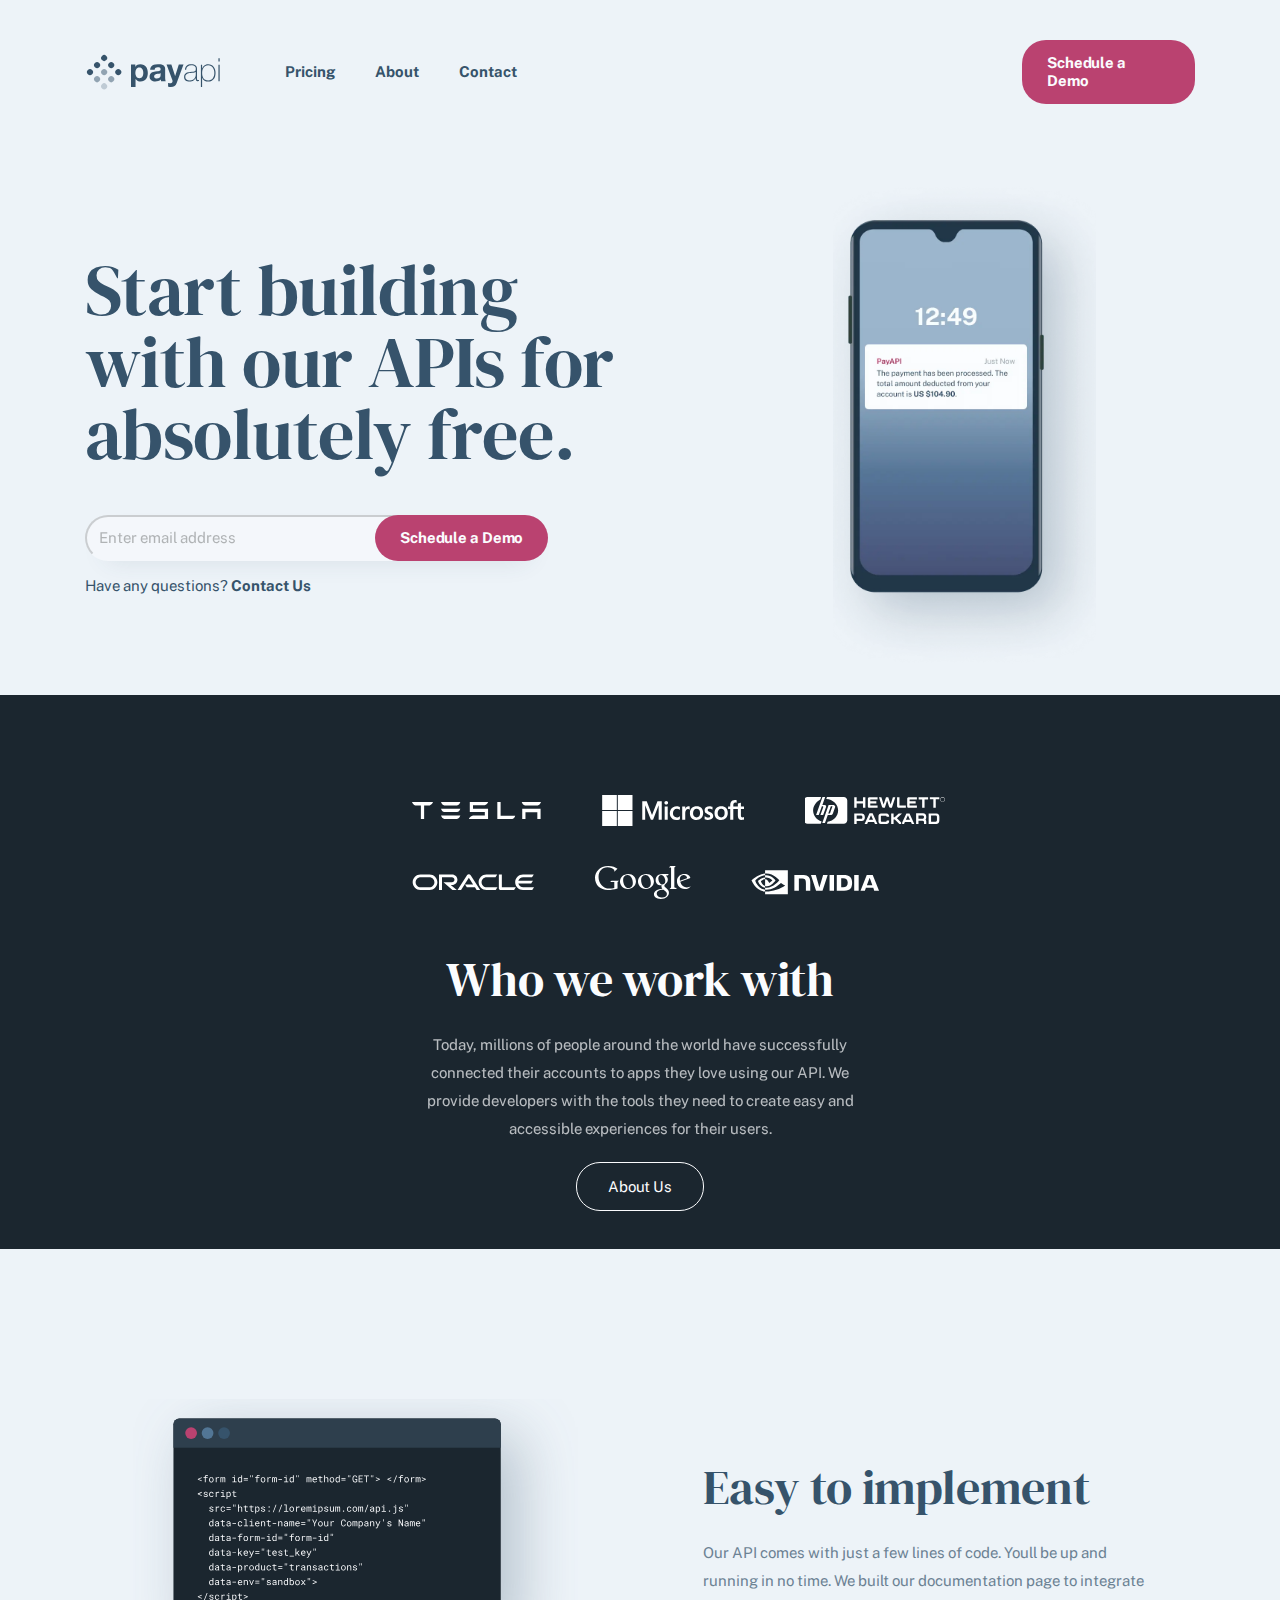
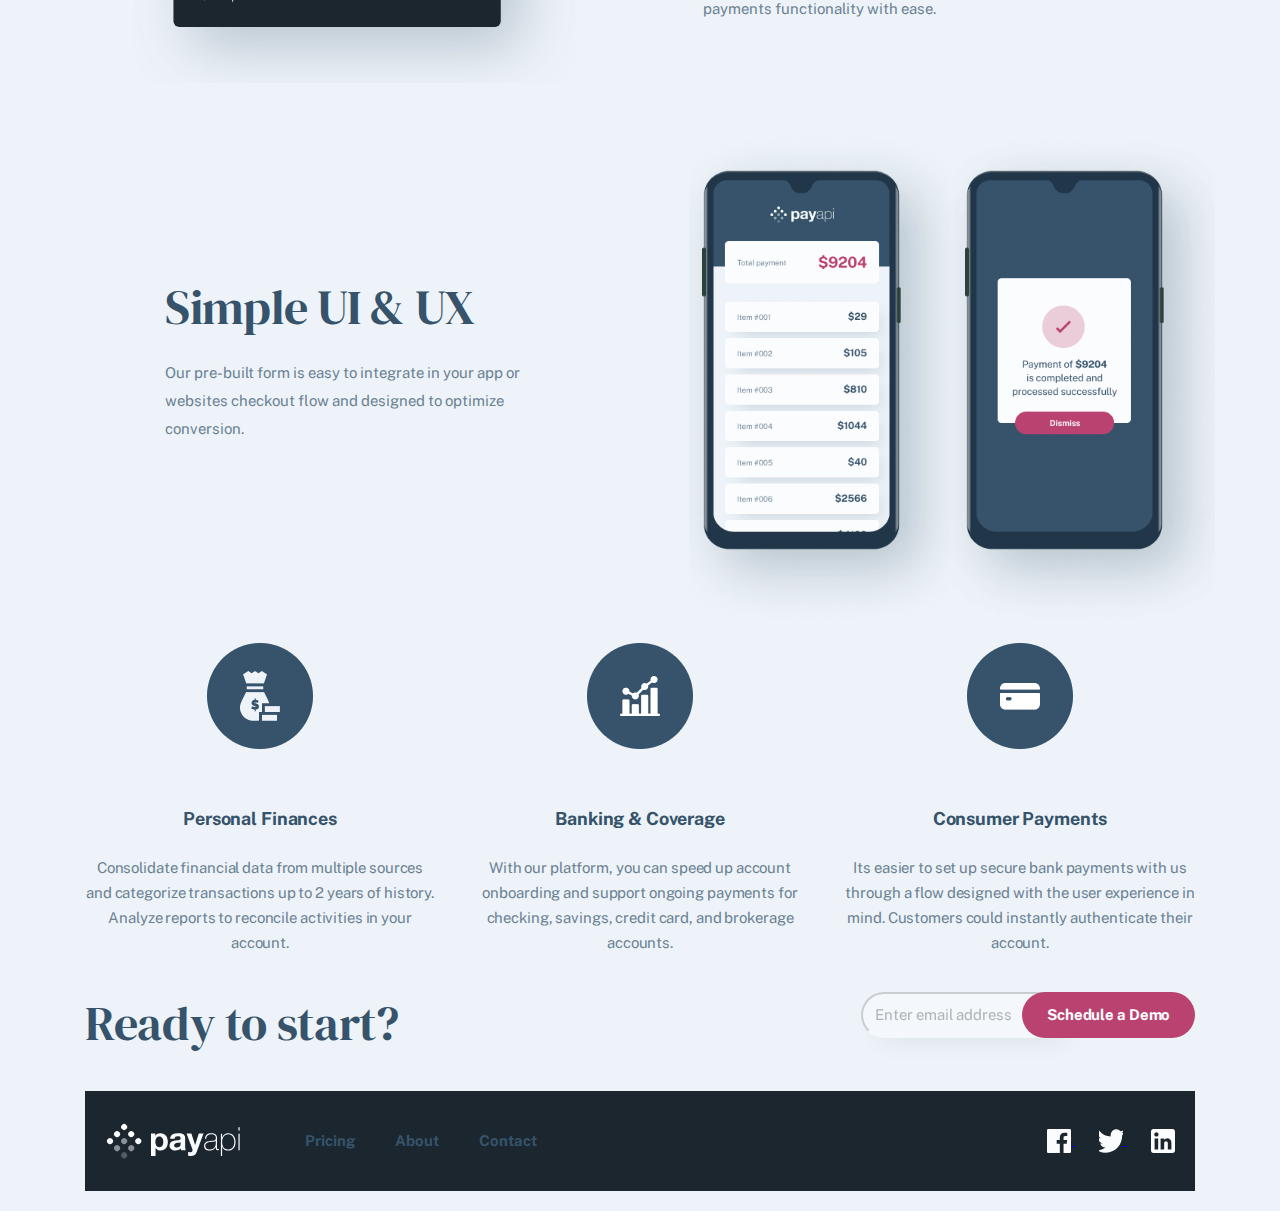
==== commit efab192a: "add footer" ====
--- a/index.html
+++ b/index.html
@@ -299,7 +299,7 @@
 
                     <p class="simple__paragraph">
 
-                        Our pre-built form is easy to integrate in your app or website’s checkout flow and designed to optimize conversion. 
+                        Our pre-built form is easy to integrate in your app or websites checkout flow and designed to optimize conversion. 
 
                     </p>
 
@@ -367,11 +367,101 @@
 
 
         </section>
-        
-        
-        
+
+        <section class="ready">
+
+            <div class="container">
+
+                <h2 class="ready__heading">
+                    Ready to start?
+                </h2>
+
+                <form class="form" action="#" >
+
+                    <input class="email" type="email" placeholder="Enter email address">
+                        
+                    <input class="button"  type="submit" value="Schedule a Demo">
+                    
+                </form>
+
+            </div>
+
+        </section>
         
     </main>
+
+    <footer class="footer">
+
+        <div class="container">
+ 
+            <div class="footer__inner">
+
+                <a class="logo__link" href="./index.html" >
+                    <img  class="logo__link__img"
+                    src="./images/footer/logo.footer.svg" 
+                    srcset="./images/footer/logo.footer.svg 1x, ./images/footer/logo.footer@2x.svg 2x"
+                    alt="site logo"
+                    width="135"
+                    height="38">
+                </a>
+          
+                <nav class="nav">
+                    
+                    <ul class="nav__list">
+                        
+                        <li class="nav__item">
+                            
+                            <a class="nav__link" href="#" >Pricing</a>
+                            
+                        </li>
+                        
+                        <li class="nav__item">
+                            
+                            <a class="nav__link" href="#" >About</a>
+                            
+                        </li>
+                        
+                        <li class="nav__item">
+                            
+                            <a class="nav__link" href="#" >Contact</a>
+                            
+                        </li>
+                        
+                    </ul>
+                    
+                </nav>
+
+                <div class="site">
+   
+                     <a class="site__link" href="#" >
+                         <img src="./images/footer/facebok.svg" alt="facebook link"
+                         width="24"
+                         height="24">
+                     </a>
+
+                     <a class="site__link" href="#" >
+                        <img src="./images/footer/twiter.svg" alt="twiter link"
+                        width="24"
+                        height="24">
+                    </a>
+
+                    <a class="site__link" href="#" >
+                        <img src="./images/footer/inst.svg" alt="instagram link"
+                        width="24"
+                        height="24">
+                    </a>
+
+
+
+                </div>
+                
+
+            </div>
+           
+
+        </div>
+
+    </footer>
     
     <script src="./js/main.js"></script>
     
--- a/css/main.min.css
+++ b/css/main.min.css
@@ -1,2 +1,2 @@
-/*! normalize.css v8.0.1 | MIT License | github.com/necolas/normalize.css */html{line-height:1.15;-webkit-text-size-adjust:100%}body{margin:0}main{display:block}h1{font-size:2em;margin:0.67em 0}hr{-webkit-box-sizing:content-box;box-sizing:content-box;height:0;overflow:visible}pre{font-family:monospace, monospace;font-size:1em}a{background-color:transparent}abbr[title]{border-bottom:none;text-decoration:underline;-webkit-text-decoration:underline dotted;text-decoration:underline dotted}b,strong{font-weight:bolder}code,kbd,samp{font-family:monospace, monospace;font-size:1em}small{font-size:80%}sub,sup{font-size:75%;line-height:0;position:relative;vertical-align:baseline}sub{bottom:-0.25em}sup{top:-0.5em}img{border-style:none}button,input,optgroup,select,textarea{font-family:inherit;font-size:100%;line-height:1.15;margin:0}button,input{overflow:visible}button,select{text-transform:none}button,[type="button"],[type="reset"],[type="submit"]{-webkit-appearance:button}button::-moz-focus-inner,[type="button"]::-moz-focus-inner,[type="reset"]::-moz-focus-inner,[type="submit"]::-moz-focus-inner{border-style:none;padding:0}button:-moz-focusring,[type="button"]:-moz-focusring,[type="reset"]:-moz-focusring,[type="submit"]:-moz-focusring{outline:1px dotted ButtonText}fieldset{padding:0.35em 0.75em 0.625em}legend{-webkit-box-sizing:border-box;box-sizing:border-box;color:inherit;display:table;max-width:100%;padding:0;white-space:normal}progress{vertical-align:baseline}textarea{overflow:auto}[type="checkbox"],[type="radio"]{-webkit-box-sizing:border-box;box-sizing:border-box;padding:0}[type="number"]::-webkit-inner-spin-button,[type="number"]::-webkit-outer-spin-button{height:auto}[type="search"]{-webkit-appearance:textfield;outline-offset:-2px}[type="search"]::-webkit-search-decoration{-webkit-appearance:none}::-webkit-file-upload-button{-webkit-appearance:button;font:inherit}details{display:block}summary{display:list-item}template{display:none}[hidden]{display:none}@font-face{font-family:'Public Sans';font-style:normal;font-weight:400;src:url("../fonts/public-sans-v7-latin-regular.woff2") format("woff2"),url("../fonts/public-sans-v7-latin-regular.woff") format("woff")}@font-face{font-family:'Public Sans';font-style:normal;font-weight:700;src:url("../fonts/public-sans-v7-latin-700.woff2") format("woff2"),url("../fonts/public-sans-v7-latin-700.woff") format("woff")}@font-face{font-family:'DM Serif Display';font-style:normal;font-weight:400;src:url("../fonts/dm-serif-display-v5-latin-regular.woff2") format("woff2"),url("../fonts/dm-serif-display-v5-latin-regular.woff") format("woff")}html{height:100%;-webkit-box-sizing:border-box;box-sizing:border-box}*,*::before,*::after{-webkit-box-sizing:inherit;box-sizing:inherit;scroll-behavior:smooth}.visually-hidden{position:absolute;width:1px;height:1px;margin:-1px;bottom:0;padding:0;clip:rect(0 0 0 0);overflow:hidden}body{height:100%;display:-webkit-box;display:-ms-flexbox;display:flex;-webkit-box-orient:vertical;-webkit-box-direction:normal;-ms-flex-direction:column;flex-direction:column;font-family:"Public Sans","Arial","san-serif";font-size:16px;line-height:1.5;margin:0;padding:0;background-color:#EDF3F8}img{-o-object-fit:cover;object-fit:cover;vertical-align:middle}main{-webkit-box-flex:1;-ms-flex-positive:1;flex-grow:1}.button{width:173px;margin:0;padding:14px 25px;-webkit-box-align:center;-ms-flex-align:center;align-items:center;text-decoration:none;font-weight:bold;font-size:15px;line-height:18px;letter-spacing:-0.115385px;border-radius:24px;background-color:#BA4270;color:#FBFCFE}.button:hover{background-color:#DA6D97;-webkit-box-shadow:10px 10px 25px -10px rgba(54,83,107,0.25);box-shadow:10px 10px 25px -10px rgba(54,83,107,0.25)}body{background-image:url("../../images/hero/bgr.hero.png");background-size:780px;background-repeat:no-repeat;background-position:675px -260px}@media only screen and (max-width: 760px){body{background-position:-45px -445px}}@media only screen and (max-width: 400px){body{background-position:-235px -460px}}.container{max-width:1150px;width:100%;margin:0 auto;padding:0 20px}.container-smal{max-width:1055px;width:100%;margin:0 auto;padding:0 20px}.header .container{display:-webkit-box;display:-ms-flexbox;display:flex;padding:40px 20px;padding-bottom:0;-webkit-box-align:center;-ms-flex-align:center;align-items:center}.header .nav__list{margin-left:65px}.header .header__link{margin-left:auto}@media only screen and (max-width: 670px){.header .container{-webkit-box-align:center;-ms-flex-align:center;align-items:center;-webkit-box-pack:justify;-ms-flex-pack:justify;justify-content:space-between;position:relative;max-width:410px}.header .hamburger{display:block;position:absolute;right:20px;z-index:101}.header .nav{display:none}.header__link{display:none;width:252px;height:48px;position:absolute;text-align:center;top:300px;right:40px;z-index:101;-webkit-box-align:center;-ms-flex-align:center;align-items:center;background-color:#BA4270}.header--active .nav{display:block;z-index:100;top:0;right:0;bottom:0;left:0;width:100%;height:100%;position:fixed}.header--active .header__link{position:fixed;display:block;left:40px}}.nav__list{margin:0;padding:0;display:-webkit-box;display:-ms-flexbox;display:flex;list-style-type:none}.nav__item{margin:0;padding:0}.nav__item+.nav__item{margin-left:40px}.nav__link{margin:0;padding:0;text-decoration:none;font-weight:bold;font-size:15px;line-height:18px;color:#36536B}.nav__link:hover{color:#1B262F}@media only screen and (max-width: 680px){.nav{display:none;height:600px;background-color:#1B262F;-webkit-box-shadow:10px 10px 25px -10px rgba(54,83,107,0.25);box-shadow:10px 10px 25px -10px rgba(54,83,107,0.25)}.header .nav__list{margin:0;padding-top:120px;-webkit-box-orient:vertical;-webkit-box-direction:normal;-ms-flex-direction:column;flex-direction:column;-webkit-box-align:center;-ms-flex-align:center;align-items:center}.nav__item+.nav__item{margin-left:0;margin-top:32px}.nav__item .nav__link{font-size:20px;line-height:23px;text-align:center;color:#FBFCFE}}.hamburger{display:none;margin-left:auto;border:none;background-color:transparent}@media only screen and (max-width: 680px){.hamburger__close{display:none}.header--active .hamburger__close{display:block;position:fixed;right:35px}.header--active .hamburger__open{display:none}}.hero .container{display:-webkit-box;display:-ms-flexbox;display:flex;margin-bottom:100px}.hero__box{max-width:548px;width:100%;margin:0;margin-top:150px;padding:0}.hero__heading{max-width:546px;width:100%;margin:0;margin-bottom:45px;padding:0;font-family:DM Serif Display;font-style:normal;font-weight:normal;font-size:72px;line-height:72px;letter-spacing:-0.553846px;color:#36536B}.form{position:relative;margin-bottom:16px}.email{max-width:445px;width:100%;margin:0;padding:12px;font-size:15px;line-height:18px;mix-blend-mode:normal;opacity:0.5;border-color:#FBFCFE;background-color:#FBFCFE;color:#36536B;-webkit-box-shadow:10px 10px 25px -10px rgba(54,83,107,0.25);box-shadow:10px 10px 25px -10px rgba(54,83,107,0.25);border-radius:24px;cursor:pointer}.form .button{border:none;position:absolute;right:85px;cursor:pointer}.hero__paragraph{margin:0;padding:0;font-size:15px;line-height:18px;color:#36536B}.hero__contact{text-decoration:none;font-weight:bold;font-size:15px;line-height:18px;color:#36536B;mix-blend-mode:normal}.hero__img{max-width:263px;width:100%;max-height:500px;height:100%;margin:0;margin-left:200px;margin-top:75px;padding:0}@media only screen and (max-width: 768px){.hero .container{position:relative;-webkit-box-orient:vertical;-webkit-box-direction:normal;-ms-flex-direction:column;flex-direction:column}.hero__img{position:absolute;top:30px;right:30%;margin:0;padding:0}.hero__box{max-width:573px;width:100%;margin:0 auto;margin-bottom:100px;padding-top:500px}.hero__heading{max-width:573px;width:100%;margin:0;margin-bottom:22px;font-size:48px;line-height:56px}.hero__paragraph{margin-left:100px}}@media only screen and (max-width: 665px){.hero .container{margin-bottom:80px}.hero__img{position:absolute;top:30px;right:15px;margin:0;padding:0}.hero__box{display:-webkit-box;display:-ms-flexbox;display:flex;-webkit-box-orient:vertical;-webkit-box-direction:normal;-ms-flex-direction:column;flex-direction:column;-webkit-box-align:center;-ms-flex-align:center;align-items:center}.hero__heading{max-width:327px;width:100%;font-size:32px;line-height:36px;text-align:center}.email{width:327px;margin-bottom:16px}.form .button{width:327px;height:48px;position:static;margin-bottom:24px}.hero__paragraph{margin-left:0}}.partners .container{max-width:1440px;width:100%;margin-bottom:150px;padding:100px 165px;background-color:#1B262F}.partners__inner{display:-webkit-box;display:-ms-flexbox;display:flex;-webkit-box-align:center;-ms-flex-align:center;align-items:center;margin:0;padding:0 20px}.partners__info{max-width:445px;width:100%}.partners__heading{margin:0;margin-bottom:24px;padding:0;font-family:DM Serif Display;font-style:normal;font-weight:normal;font-size:48px;line-height:56px;letter-spacing:-0.369231px;color:#FBFCFE}.partners__paragraph{margin:0;margin-bottom:32px;padding:0;font-size:15px;line-height:28px;color:#FBFCFE;mix-blend-mode:normal;opacity:0.7}.partners__link{width:129px;height:48px;margin:0;padding:15px 31px;border:1px solid #FBFCFE;-webkit-box-sizing:border-box;box-sizing:border-box;border-radius:24px;font-size:15px;line-height:18px;text-align:center;text-decoration:none;letter-spacing:-0.115385px;color:#FBFCFE}.partners__link:hover{background-color:#ffffff;color:#1B262F}.partners__logo{max-width:536px;width:100%;margin:0;margin-left:130px;padding:0}.partners__logo__img{-o-object-fit:cover;object-fit:cover}.partners__logo__img+.partners__logo__img{margin-left:60px}.partners__logo__box{display:-webkit-box;display:-ms-flexbox;display:flex;-webkit-box-align:center;-ms-flex-align:center;align-items:center}.partners__logo__box+.partners__logo__box{margin-top:40px}@media only screen and (max-width: 1300px){.partners__inner{position:relative;-webkit-box-orient:vertical;-webkit-box-direction:normal;-ms-flex-direction:column;flex-direction:column}.partners__info{position:absolute;text-align:center;bottom:-50px}.partners__logo{max-width:457px;width:100%;padding-bottom:250px;-webkit-box-align:center;-ms-flex-align:center;align-items:center;margin-left:0}}@media only screen and (max-width: 765px){.partners .container{position:relative;padding:250px 55px;margin-bottom:100px}.partners__info{bottom:-200px;right:50px}.partners__logo{position:absolute;top:-195px}}@media only screen and (max-width: 670px){.partners__info{bottom:-200px;right:80px}.partners__logo{position:absolute;top:-195px;padding-bottom:0;left:-10px}}@media only screen and (max-width: 520px){.partners .container{padding:300px 50px}.partners__info{bottom:-250px;right:40px}.partners__heading{font-size:32px}.partners__logo{max-width:265px;width:100%;display:-webkit-box;display:-ms-flexbox;display:flex;top:-250px;left:5px;-webkit-box-pack:justify;-ms-flex-pack:justify;justify-content:space-between}.partners__logo__box{margin-top:0;-webkit-box-orient:vertical;-webkit-box-direction:normal;-ms-flex-direction:column;flex-direction:column}.partners__logo__box+.partners__logo__box{margin-top:0}.partners__logo__img{margin-bottom:45px}.partners__logo__img+.partners__logo__img{margin-left:0}}@media only screen and (max-width: 370px){.partners .container{padding:350px 50px}.partners__inner{padding:0 20px}.partners__info{bottom:-300px;right:40px}.partners__heading{margin-bottom:16px}.partners__logo{top:-310px;left:-40px}}.form .container-smal{display:-webkit-box;display:-ms-flexbox;display:flex;-webkit-box-pack:justify;-ms-flex-pack:justify;justify-content:space-between;-webkit-box-align:center;-ms-flex-align:center;align-items:center}.form__info{max-width:445px;width:100%;margin:0;padding:0}.form__heading{margin:0;margin-bottom:24px;padding:0;font-family:DM Serif Display;font-style:normal;font-weight:normal;font-size:48px;line-height:56px;letter-spacing:-0.369231px;color:#36536B}.form__paragraph{margin:0;padding:0;font-size:15px;line-height:28px;color:#6C8294}@media only screen and (max-width: 800px){.form .container-smal{-webkit-box-orient:vertical;-webkit-box-direction:normal;-ms-flex-direction:column;flex-direction:column;-webkit-box-pack:center;-ms-flex-pack:center;justify-content:center}.form__info{max-width:573px;width:100%;text-align:center}}@media only screen and (max-width: 580px){form .container-smal{margin-bottom:80px}.form__img{max-width:328px;width:100%;max-height:209px;height:100%}.form__info{max-width:328px;width:100%}.form__heading{font-size:36px}}.simple .container{position:relative;display:-webkit-box;display:-ms-flexbox;display:flex;-webkit-box-align:center;-ms-flex-align:center;align-items:center;margin-bottom:200px}.simple___images__box{position:absolute;right:0;top:30px;display:-webkit-box;display:-ms-flexbox;display:flex}.simple__info{max-width:445px;width:100%;margin:0;padding:0;padding-top:180px;padding-left:80px}.simple__heading{margin:0;margin-bottom:24px;padding:0;font-family:DM Serif Display;font-style:normal;font-weight:normal;font-size:48px;line-height:56px;letter-spacing:-0.369231px;color:#36536B}.simple__paragraph{margin:0;padding:0;font-size:15px;line-height:28px;color:#6C8294}@media only screen and (max-width: 1000px){.simple .container{-webkit-box-orient:vertical;-webkit-box-direction:normal;-ms-flex-direction:column;flex-direction:column;-webkit-box-pack:center;-ms-flex-pack:center;justify-content:center;margin-bottom:100px}.simple___images__box{position:static}.simple__img{max-width:170px;width:100%;max-height:320px;height:100%}.simple__info{max-width:573px;width:100%;padding:0;text-align:center}}@media only screen and (max-width: 500px){.simple__img{max-width:152px;width:100%;max-height:290px;height:100%}.simple__info{max-width:328px;width:100%;padding:0;text-align:center}.simple__heading{font-size:36px;line-height:36px}}.payments__list{display:-webkit-box;display:-ms-flexbox;display:flex;-webkit-box-pack:justify;-ms-flex-pack:justify;justify-content:space-between;margin:0;padding:0;list-style-type:none;text-align:center}.payments__item__first{max-width:350px;width:100%}.payments__item__first::before{max-width:106px;width:100%;max-height:106px;height:100%;content:url("../images/payments/finances.png")}.payments__item__second{max-width:350px;width:100%}.payments__item__second::before{max-width:106px;width:100%;max-height:106px;height:100%;content:url(../images/payments/banking.png)}.payments__item__thirt{max-width:350px;width:100%}.payments__item__thirt::before{max-width:106px;width:100%;max-height:106px;height:100%;content:url(../images/payments/payment.png)}.payments__item__heading{margin:0;margin-bottom:24px;padding:0;padding-top:50px;font-size:18px;line-height:25px;text-align:center;letter-spacing:-0.138462px;color:#36536B}.payments__item__paragraph{margin:0;padding:0;font-size:15px;line-height:25px;text-align:center;letter-spacing:-0.115385px;color:#6C8294}@media only screen and (max-width: 850px){.payments__list{max-width:700px;width:100%}}@media only screen and (max-width: 680px){.payments__list{max-width:328px;width:100%;-webkit-box-align:center;-ms-flex-align:center;align-items:center;-webkit-box-orient:vertical;-webkit-box-direction:normal;-ms-flex-direction:column;flex-direction:column;-webkit-box-pack:center;-ms-flex-pack:center;justify-content:center}.payments__item__first{-webkit-box-align:center;-ms-flex-align:center;align-items:center;margin:0 auto;margin-bottom:48px}}
+/*! normalize.css v8.0.1 | MIT License | github.com/necolas/normalize.css */html{line-height:1.15;-webkit-text-size-adjust:100%}body{margin:0}main{display:block}h1{font-size:2em;margin:0.67em 0}hr{-webkit-box-sizing:content-box;box-sizing:content-box;height:0;overflow:visible}pre{font-family:monospace, monospace;font-size:1em}a{background-color:transparent}abbr[title]{border-bottom:none;text-decoration:underline;-webkit-text-decoration:underline dotted;text-decoration:underline dotted}b,strong{font-weight:bolder}code,kbd,samp{font-family:monospace, monospace;font-size:1em}small{font-size:80%}sub,sup{font-size:75%;line-height:0;position:relative;vertical-align:baseline}sub{bottom:-0.25em}sup{top:-0.5em}img{border-style:none}button,input,optgroup,select,textarea{font-family:inherit;font-size:100%;line-height:1.15;margin:0}button,input{overflow:visible}button,select{text-transform:none}button,[type="button"],[type="reset"],[type="submit"]{-webkit-appearance:button}button::-moz-focus-inner,[type="button"]::-moz-focus-inner,[type="reset"]::-moz-focus-inner,[type="submit"]::-moz-focus-inner{border-style:none;padding:0}button:-moz-focusring,[type="button"]:-moz-focusring,[type="reset"]:-moz-focusring,[type="submit"]:-moz-focusring{outline:1px dotted ButtonText}fieldset{padding:0.35em 0.75em 0.625em}legend{-webkit-box-sizing:border-box;box-sizing:border-box;color:inherit;display:table;max-width:100%;padding:0;white-space:normal}progress{vertical-align:baseline}textarea{overflow:auto}[type="checkbox"],[type="radio"]{-webkit-box-sizing:border-box;box-sizing:border-box;padding:0}[type="number"]::-webkit-inner-spin-button,[type="number"]::-webkit-outer-spin-button{height:auto}[type="search"]{-webkit-appearance:textfield;outline-offset:-2px}[type="search"]::-webkit-search-decoration{-webkit-appearance:none}::-webkit-file-upload-button{-webkit-appearance:button;font:inherit}details{display:block}summary{display:list-item}template{display:none}[hidden]{display:none}@font-face{font-family:'Public Sans';font-style:normal;font-weight:400;src:url("../fonts/public-sans-v7-latin-regular.woff2") format("woff2"),url("../fonts/public-sans-v7-latin-regular.woff") format("woff")}@font-face{font-family:'Public Sans';font-style:normal;font-weight:700;src:url("../fonts/public-sans-v7-latin-700.woff2") format("woff2"),url("../fonts/public-sans-v7-latin-700.woff") format("woff")}@font-face{font-family:'DM Serif Display';font-style:normal;font-weight:400;src:url("../fonts/dm-serif-display-v5-latin-regular.woff2") format("woff2"),url("../fonts/dm-serif-display-v5-latin-regular.woff") format("woff")}html{height:100%;-webkit-box-sizing:border-box;box-sizing:border-box}*,*::before,*::after{-webkit-box-sizing:inherit;box-sizing:inherit;scroll-behavior:smooth}.visually-hidden{position:absolute;width:1px;height:1px;margin:-1px;bottom:0;padding:0;clip:rect(0 0 0 0);overflow:hidden}body{height:100%;display:-webkit-box;display:-ms-flexbox;display:flex;-webkit-box-orient:vertical;-webkit-box-direction:normal;-ms-flex-direction:column;flex-direction:column;font-family:"Public Sans","Arial","san-serif";font-size:16px;line-height:1.5;margin:0;padding:0;background-color:#EDF3F8}img{-o-object-fit:cover;object-fit:cover;vertical-align:middle}main{-webkit-box-flex:1;-ms-flex-positive:1;flex-grow:1}.button{width:173px;margin:0;padding:14px 25px;-webkit-box-align:center;-ms-flex-align:center;align-items:center;text-decoration:none;font-weight:bold;font-size:15px;line-height:18px;letter-spacing:-0.115385px;border-radius:24px;background-color:#BA4270;color:#FBFCFE}.button:hover{background-color:#DA6D97;-webkit-box-shadow:10px 10px 25px -10px rgba(54,83,107,0.25);box-shadow:10px 10px 25px -10px rgba(54,83,107,0.25)}body{background-image:url("../../images/hero/bgr.hero.png");background-size:780px;background-repeat:no-repeat;background-position:675px -260px}@media only screen and (max-width: 760px){body{background-position:-45px -445px}}@media only screen and (max-width: 400px){body{background-position:-235px -460px}}.container{max-width:1150px;width:100%;margin:0 auto;padding:0 20px}.container-smal{max-width:1055px;width:100%;margin:0 auto;padding:0 20px}.header .container{display:-webkit-box;display:-ms-flexbox;display:flex;padding:40px 20px;padding-bottom:0;-webkit-box-align:center;-ms-flex-align:center;align-items:center}.header .nav__list{margin-left:65px}.header .header__link{margin-left:auto}@media only screen and (max-width: 670px){.header .container{-webkit-box-align:center;-ms-flex-align:center;align-items:center;-webkit-box-pack:justify;-ms-flex-pack:justify;justify-content:space-between;position:relative;max-width:410px}.header .hamburger{display:block;position:absolute;right:20px;z-index:101}.header .nav{display:none}.header__link{display:none;width:252px;height:48px;position:absolute;text-align:center;top:300px;right:40px;z-index:101;-webkit-box-align:center;-ms-flex-align:center;align-items:center;background-color:#BA4270}.header--active .nav{display:block;z-index:100;top:0;right:0;bottom:0;left:0;width:100%;height:100%;position:fixed}.header--active .header__link{position:fixed;display:block;left:40px}}.nav__list{margin:0;padding:0;display:-webkit-box;display:-ms-flexbox;display:flex;list-style-type:none}.nav__item{margin:0;padding:0}.nav__item+.nav__item{margin-left:40px}.nav__link{margin:0;padding:0;text-decoration:none;font-weight:bold;font-size:15px;line-height:18px;color:#36536B}.nav__link:hover{color:#1B262F}@media only screen and (max-width: 680px){.nav{display:none;height:600px;background-color:#1B262F;-webkit-box-shadow:10px 10px 25px -10px rgba(54,83,107,0.25);box-shadow:10px 10px 25px -10px rgba(54,83,107,0.25)}.header .nav__list{margin:0;padding-top:120px;-webkit-box-orient:vertical;-webkit-box-direction:normal;-ms-flex-direction:column;flex-direction:column;-webkit-box-align:center;-ms-flex-align:center;align-items:center}.nav__item+.nav__item{margin-left:0;margin-top:32px}.nav__item .nav__link{font-size:20px;line-height:23px;text-align:center;color:#FBFCFE}}.hamburger{display:none;margin-left:auto;border:none;background-color:transparent}@media only screen and (max-width: 680px){.hamburger__close{display:none}.header--active .hamburger__close{display:block;position:fixed;right:35px}.header--active .hamburger__open{display:none}}.hero .container{display:-webkit-box;display:-ms-flexbox;display:flex;margin-bottom:100px}.hero__box{max-width:548px;width:100%;margin:0;margin-top:150px;padding:0}.hero__heading{max-width:546px;width:100%;margin:0;margin-bottom:45px;padding:0;font-family:DM Serif Display;font-style:normal;font-weight:normal;font-size:72px;line-height:72px;letter-spacing:-0.553846px;color:#36536B}.form{position:relative;margin-bottom:16px}.email{max-width:445px;width:100%;margin:0;padding:12px;font-size:15px;line-height:18px;mix-blend-mode:normal;opacity:0.5;border-color:#FBFCFE;background-color:#FBFCFE;color:#36536B;-webkit-box-shadow:10px 10px 25px -10px rgba(54,83,107,0.25);box-shadow:10px 10px 25px -10px rgba(54,83,107,0.25);border-radius:24px;cursor:pointer}.form .button{border:none;position:absolute;right:85px;cursor:pointer}.hero__paragraph{margin:0;padding:0;font-size:15px;line-height:18px;color:#36536B}.hero__contact{text-decoration:none;font-weight:bold;font-size:15px;line-height:18px;color:#36536B;mix-blend-mode:normal}.hero__img{max-width:263px;width:100%;max-height:500px;height:100%;margin:0;margin-left:200px;margin-top:75px;padding:0}@media only screen and (max-width: 768px){.hero .container{position:relative;-webkit-box-orient:vertical;-webkit-box-direction:normal;-ms-flex-direction:column;flex-direction:column}.hero__img{position:absolute;top:30px;right:30%;margin:0;padding:0}.hero__box{max-width:573px;width:100%;margin:0 auto;margin-bottom:100px;padding-top:500px}.hero__heading{max-width:573px;width:100%;margin:0;margin-bottom:22px;font-size:48px;line-height:56px}.hero__paragraph{margin-left:100px}}@media only screen and (max-width: 665px){.hero .container{margin-bottom:80px}.hero__img{position:absolute;top:30px;right:15px;margin:0;padding:0}.hero__box{display:-webkit-box;display:-ms-flexbox;display:flex;-webkit-box-orient:vertical;-webkit-box-direction:normal;-ms-flex-direction:column;flex-direction:column;-webkit-box-align:center;-ms-flex-align:center;align-items:center}.hero__heading{max-width:327px;width:100%;font-size:32px;line-height:36px;text-align:center}.email{width:327px;margin-bottom:16px}.form .button{width:327px;height:48px;position:static;margin-bottom:24px}.hero__paragraph{margin-left:0}}.partners .container{max-width:1440px;width:100%;margin-bottom:150px;padding:100px 165px;background-color:#1B262F}.partners__inner{display:-webkit-box;display:-ms-flexbox;display:flex;-webkit-box-align:center;-ms-flex-align:center;align-items:center;margin:0;padding:0 20px}.partners__info{max-width:445px;width:100%}.partners__heading{margin:0;margin-bottom:24px;padding:0;font-family:DM Serif Display;font-style:normal;font-weight:normal;font-size:48px;line-height:56px;letter-spacing:-0.369231px;color:#FBFCFE}.partners__paragraph{margin:0;margin-bottom:32px;padding:0;font-size:15px;line-height:28px;color:#FBFCFE;mix-blend-mode:normal;opacity:0.7}.partners__link{width:129px;height:48px;margin:0;padding:15px 31px;border:1px solid #FBFCFE;-webkit-box-sizing:border-box;box-sizing:border-box;border-radius:24px;font-size:15px;line-height:18px;text-align:center;text-decoration:none;letter-spacing:-0.115385px;color:#FBFCFE}.partners__link:hover{background-color:#ffffff;color:#1B262F}.partners__logo{max-width:536px;width:100%;margin:0;margin-left:130px;padding:0}.partners__logo__img{-o-object-fit:cover;object-fit:cover}.partners__logo__img+.partners__logo__img{margin-left:60px}.partners__logo__box{display:-webkit-box;display:-ms-flexbox;display:flex;-webkit-box-align:center;-ms-flex-align:center;align-items:center}.partners__logo__box+.partners__logo__box{margin-top:40px}@media only screen and (max-width: 1300px){.partners__inner{position:relative;-webkit-box-orient:vertical;-webkit-box-direction:normal;-ms-flex-direction:column;flex-direction:column}.partners__info{position:absolute;text-align:center;bottom:-50px}.partners__logo{max-width:457px;width:100%;padding-bottom:250px;-webkit-box-align:center;-ms-flex-align:center;align-items:center;margin-left:0}}@media only screen and (max-width: 765px){.partners .container{position:relative;padding:250px 55px;margin-bottom:100px}.partners__info{bottom:-200px;right:50px}.partners__logo{position:absolute;top:-195px}}@media only screen and (max-width: 670px){.partners__info{bottom:-200px;right:80px}.partners__logo{position:absolute;top:-195px;padding-bottom:0;left:-10px}}@media only screen and (max-width: 520px){.partners .container{padding:300px 50px}.partners__info{bottom:-250px;right:40px}.partners__heading{font-size:32px}.partners__logo{max-width:265px;width:100%;display:-webkit-box;display:-ms-flexbox;display:flex;top:-250px;left:5px;-webkit-box-pack:justify;-ms-flex-pack:justify;justify-content:space-between}.partners__logo__box{margin-top:0;-webkit-box-orient:vertical;-webkit-box-direction:normal;-ms-flex-direction:column;flex-direction:column}.partners__logo__box+.partners__logo__box{margin-top:0}.partners__logo__img{margin-bottom:45px}.partners__logo__img+.partners__logo__img{margin-left:0}}@media only screen and (max-width: 450px){.partners .container{padding:350px 50px}.partners__inner{padding:0 20px}.partners__info{bottom:-300px;right:30px}.partners__heading{margin-bottom:16px}.partners__logo{top:-310px;left:-40px}}.form .container-smal{display:-webkit-box;display:-ms-flexbox;display:flex;-webkit-box-pack:justify;-ms-flex-pack:justify;justify-content:space-between;-webkit-box-align:center;-ms-flex-align:center;align-items:center}.form__info{max-width:445px;width:100%;margin:0;padding:0}.form__heading{margin:0;margin-bottom:24px;padding:0;font-family:DM Serif Display;font-style:normal;font-weight:normal;font-size:48px;line-height:56px;letter-spacing:-0.369231px;color:#36536B}.form__paragraph{margin:0;padding:0;font-size:15px;line-height:28px;color:#6C8294}@media only screen and (max-width: 800px){.form .container-smal{-webkit-box-orient:vertical;-webkit-box-direction:normal;-ms-flex-direction:column;flex-direction:column;-webkit-box-pack:center;-ms-flex-pack:center;justify-content:center}.form__info{max-width:573px;width:100%;text-align:center}}@media only screen and (max-width: 580px){form .container-smal{margin-bottom:80px}.form__img{max-width:328px;width:100%;max-height:209px;height:100%}.form__info{max-width:328px;width:100%}.form__heading{font-size:36px}}.simple .container{position:relative;display:-webkit-box;display:-ms-flexbox;display:flex;-webkit-box-align:center;-ms-flex-align:center;align-items:center;margin-bottom:200px}.simple___images__box{position:absolute;right:0;top:30px;display:-webkit-box;display:-ms-flexbox;display:flex}.simple__info{max-width:445px;width:100%;margin:0;padding:0;padding-top:180px;padding-left:80px}.simple__heading{margin:0;margin-bottom:24px;padding:0;font-family:DM Serif Display;font-style:normal;font-weight:normal;font-size:48px;line-height:56px;letter-spacing:-0.369231px;color:#36536B}.simple__paragraph{margin:0;padding:0;font-size:15px;line-height:28px;color:#6C8294}@media only screen and (max-width: 1000px){.simple .container{-webkit-box-orient:vertical;-webkit-box-direction:normal;-ms-flex-direction:column;flex-direction:column;-webkit-box-pack:center;-ms-flex-pack:center;justify-content:center;margin-bottom:100px}.simple___images__box{position:static}.simple__img{max-width:170px;width:100%;max-height:320px;height:100%}.simple__info{max-width:573px;width:100%;padding:0;text-align:center}}@media only screen and (max-width: 500px){.simple__img{max-width:152px;width:100%;max-height:290px;height:100%}.simple__info{max-width:328px;width:100%;padding:0;text-align:center}.simple__heading{font-size:36px;line-height:36px}}.payments__list{display:-webkit-box;display:-ms-flexbox;display:flex;-webkit-box-pack:justify;-ms-flex-pack:justify;justify-content:space-between;margin:0;padding:0;list-style-type:none;text-align:center}.payments__item__first{max-width:350px;width:100%}.payments__item__first::before{max-width:106px;width:100%;max-height:106px;height:100%;content:url("../images/payments/finances.png")}.payments__item__second{max-width:350px;width:100%}.payments__item__second::before{max-width:106px;width:100%;max-height:106px;height:100%;content:url(../images/payments/banking.png)}.payments__item__thirt{max-width:350px;width:100%}.payments__item__thirt::before{max-width:106px;width:100%;max-height:106px;height:100%;content:url(../images/payments/payment.png)}.payments__item__heading{margin:0;margin-bottom:24px;padding:0;padding-top:50px;font-size:18px;line-height:25px;text-align:center;letter-spacing:-0.138462px;color:#36536B}.payments__item__paragraph{margin:0;padding:0;font-size:15px;line-height:25px;text-align:center;letter-spacing:-0.115385px;color:#6C8294}@media only screen and (max-width: 850px){.payments__list{max-width:700px;width:100%}}@media only screen and (max-width: 680px){.payments .container{margin-bottom:80px;padding:0 20px;display:-webkit-box;display:-ms-flexbox;display:flex;-webkit-box-orient:vertical;-webkit-box-direction:normal;-ms-flex-direction:column;flex-direction:column;-webkit-box-pack:center;-ms-flex-pack:center;justify-content:center;-webkit-box-align:center;-ms-flex-align:center;align-items:center}.payments__list{max-width:328px;width:100%;-webkit-box-align:center;-ms-flex-align:center;align-items:center;-webkit-box-orient:vertical;-webkit-box-direction:normal;-ms-flex-direction:column;flex-direction:column}.payments__item__first{-webkit-box-align:center;-ms-flex-align:center;align-items:center;margin:0 auto;margin-bottom:48px}.payments__item__second{-webkit-box-align:center;-ms-flex-align:center;align-items:center;margin:0 auto;margin-bottom:48px}}.ready .container{display:-webkit-box;display:-ms-flexbox;display:flex;-webkit-box-pack:justify;-ms-flex-pack:justify;justify-content:space-between;-webkit-box-align:center;-ms-flex-align:center;align-items:center}.ready__heading{max-width:445px;width:100%;font-family:DM Serif Display;font-style:normal;font-weight:normal;font-size:48px;line-height:56px;letter-spacing:-0.369231px;color:#36536B}.ready .form{display:-webkit-box;display:-ms-flexbox;display:flex}.ready .form .button{border:none;position:absolute;right:0;cursor:pointer}.ready .form .email{max-width:445px;width:100%;margin-right:130px}@media only screen and (max-width: 776px){.ready .container{margin-bottom:100px;-webkit-box-orient:vertical;-webkit-box-direction:normal;-ms-flex-direction:column;flex-direction:column;-webkit-box-pack:center;-ms-flex-pack:center;justify-content:center;-webkit-box-align:center;-ms-flex-align:center;align-items:center}.ready__heading{-webkit-box-align:center;-ms-flex-align:center;align-items:center;font-size:32px;line-height:36px;text-align:center;letter-spacing:-0.246154px;color:#36536B}}@media only screen and (max-width: 667px){.ready .form{-webkit-box-orient:vertical;-webkit-box-direction:normal;-ms-flex-direction:column;flex-direction:column}.ready .form .email{position:static;display:inline;width:327px;margin-right:0}.ready .form .button{border:none;position:static;right:0;margin-top:16px;cursor:pointer}}.footer .container{padding-bottom:20px}.footer__inner{max-width:1440px;width:100%;padding:31px 20px;display:-webkit-box;display:-ms-flexbox;display:flex;-webkit-box-align:center;-ms-flex-align:center;align-items:center;background-color:#1B262F}.footer .nav{display:block;margin-left:65px}.footer .nav__link:hover{color:#FBFCFE}.site{margin-left:auto}.site__link+.site__link{margin-left:24px}@media only screen and (max-width: 667px){.footer .logo__link{margin-bottom:40px}.footer__inner{height:353px;-webkit-box-orient:vertical;-webkit-box-direction:normal;-ms-flex-direction:column;flex-direction:column}.footer .nav{margin-left:0;display:inline-block}.footer .nav__list{-webkit-box-orient:vertical;-webkit-box-direction:normal;-ms-flex-direction:column;flex-direction:column}.site{margin-left:0}}
 /*# sourceMappingURL=main.min.css.map */